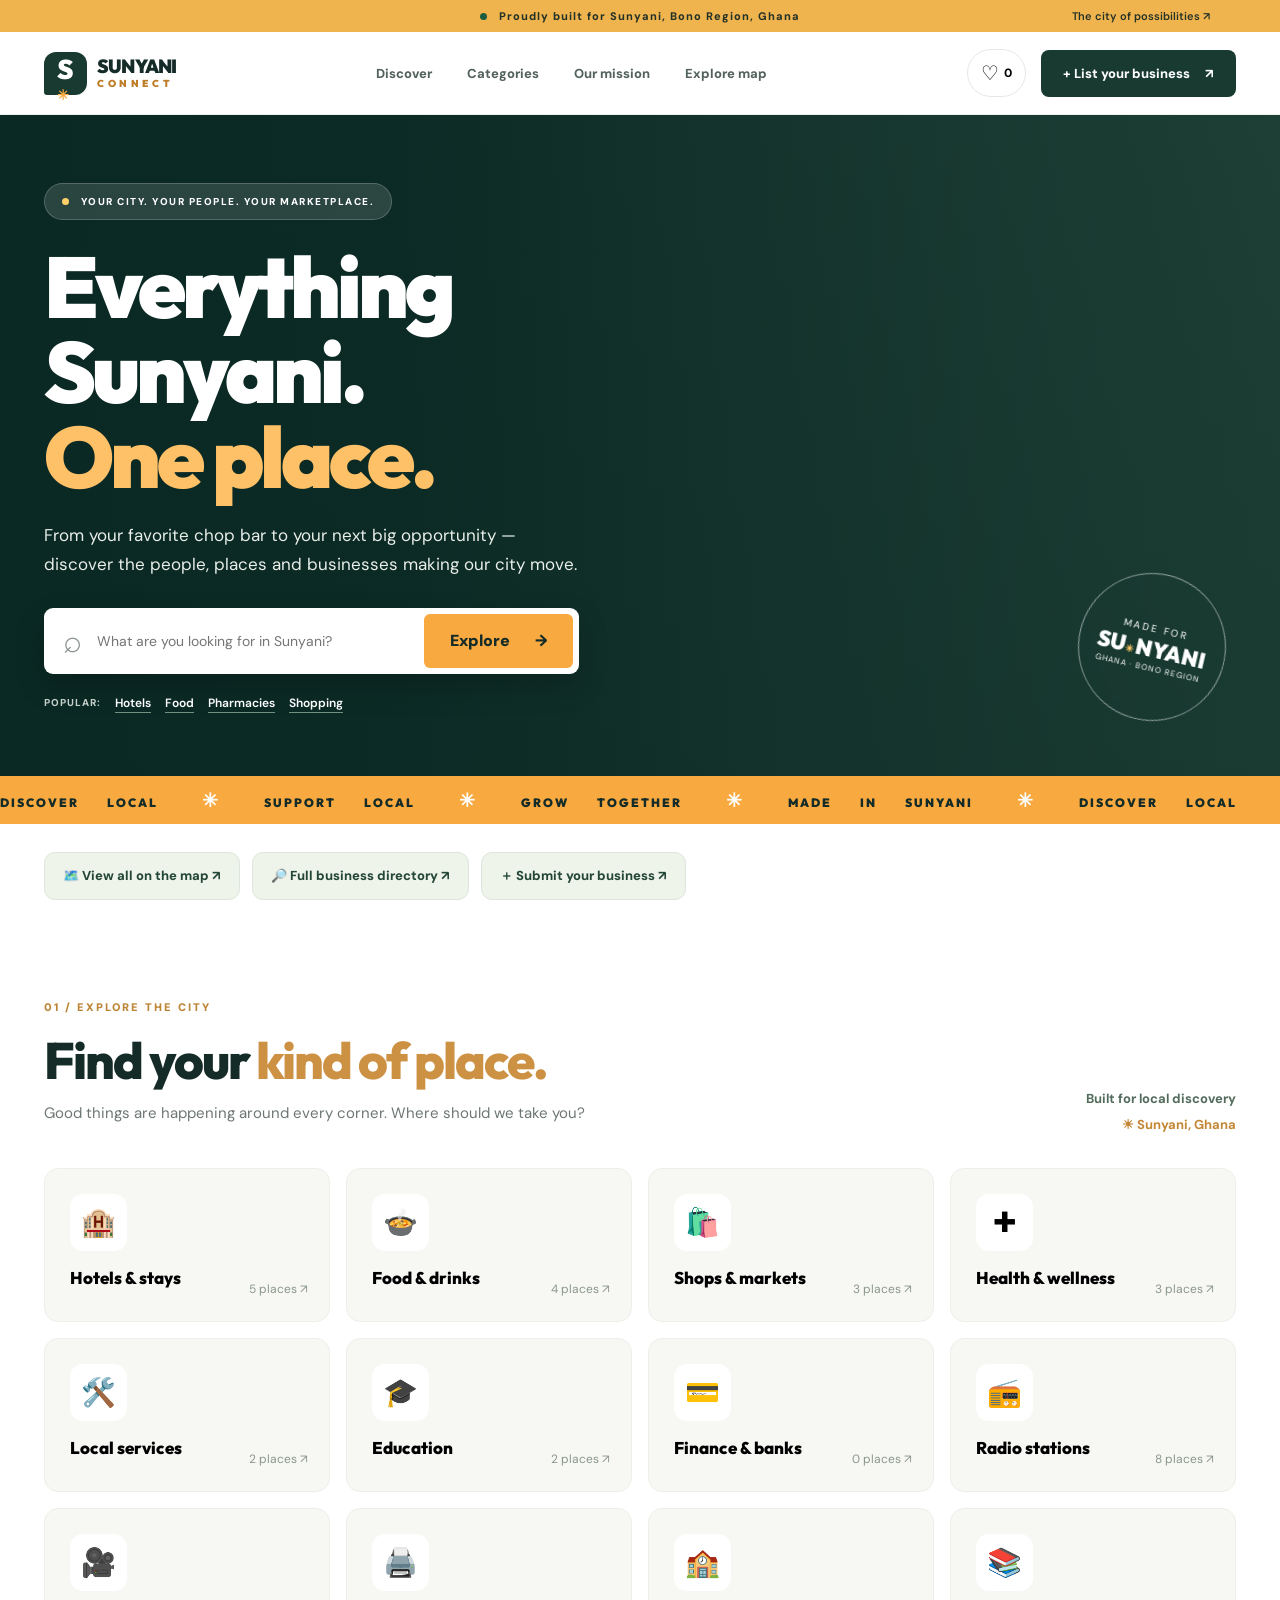
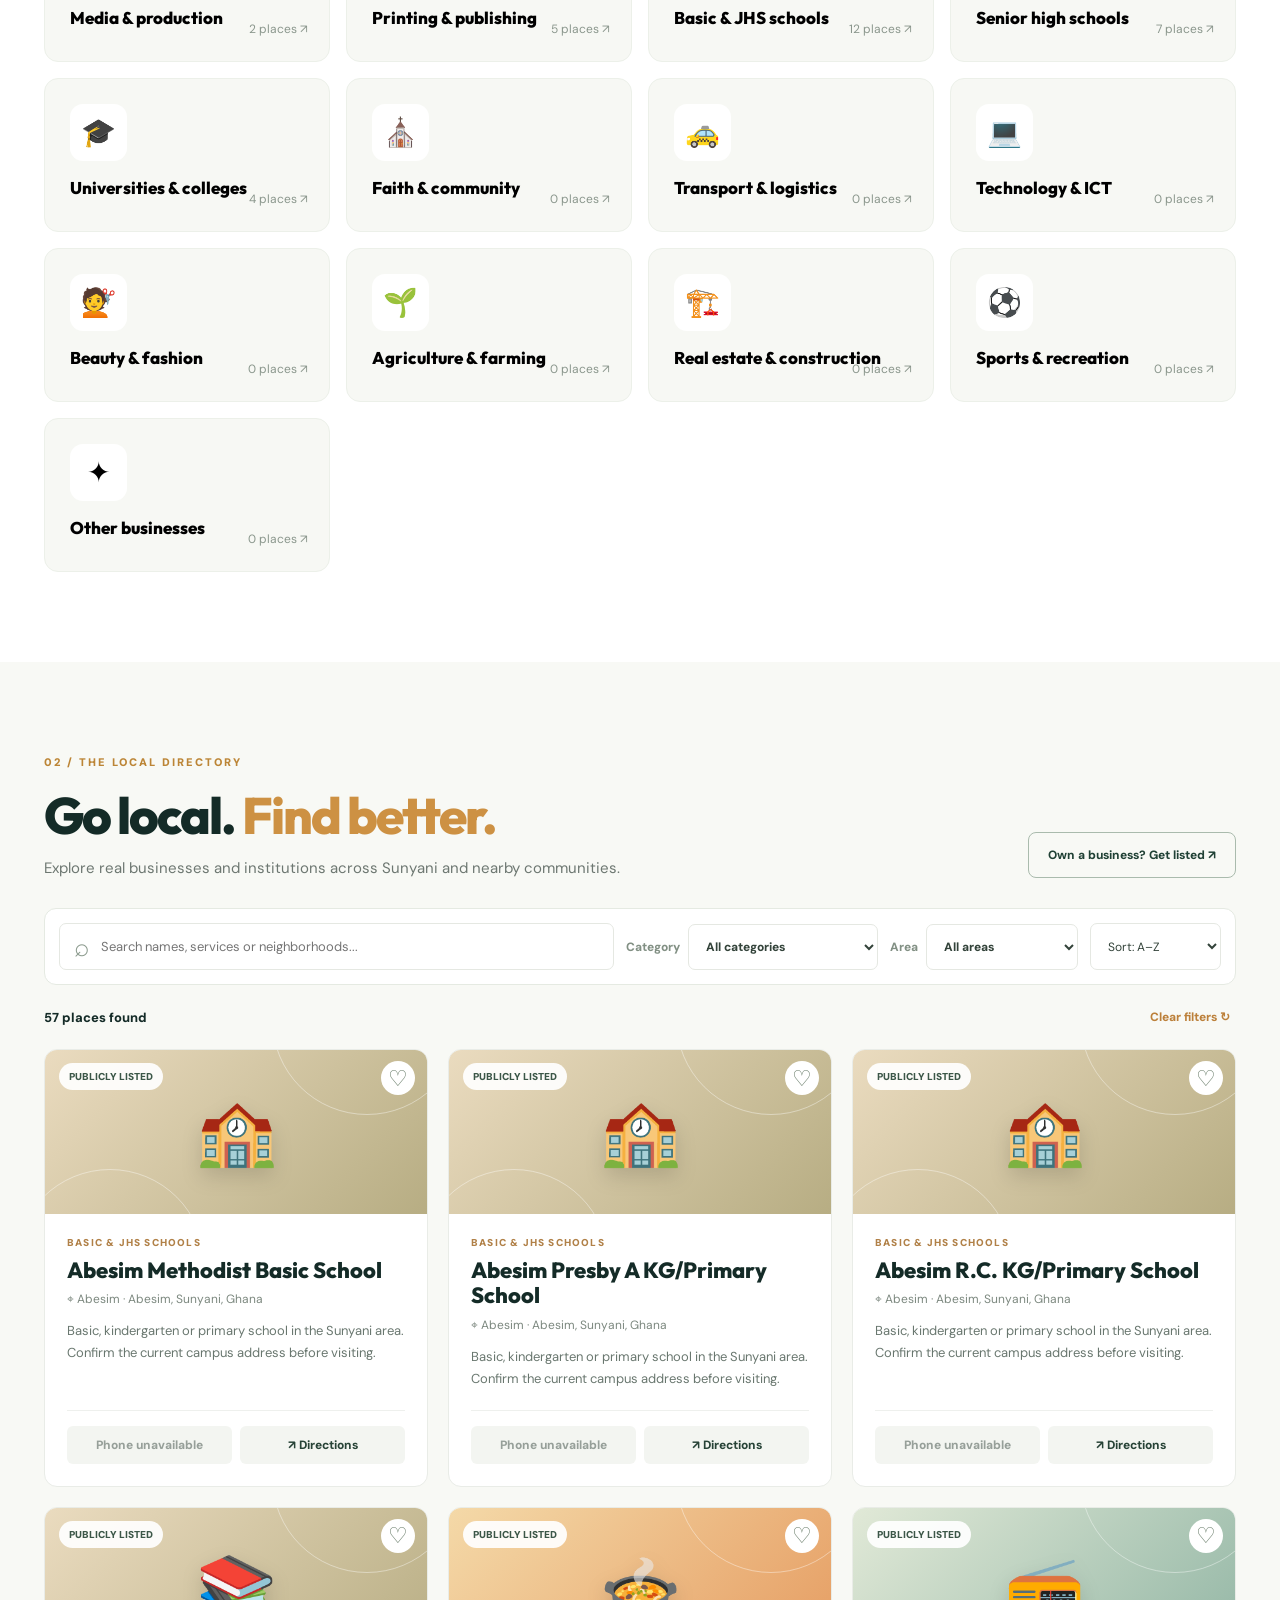
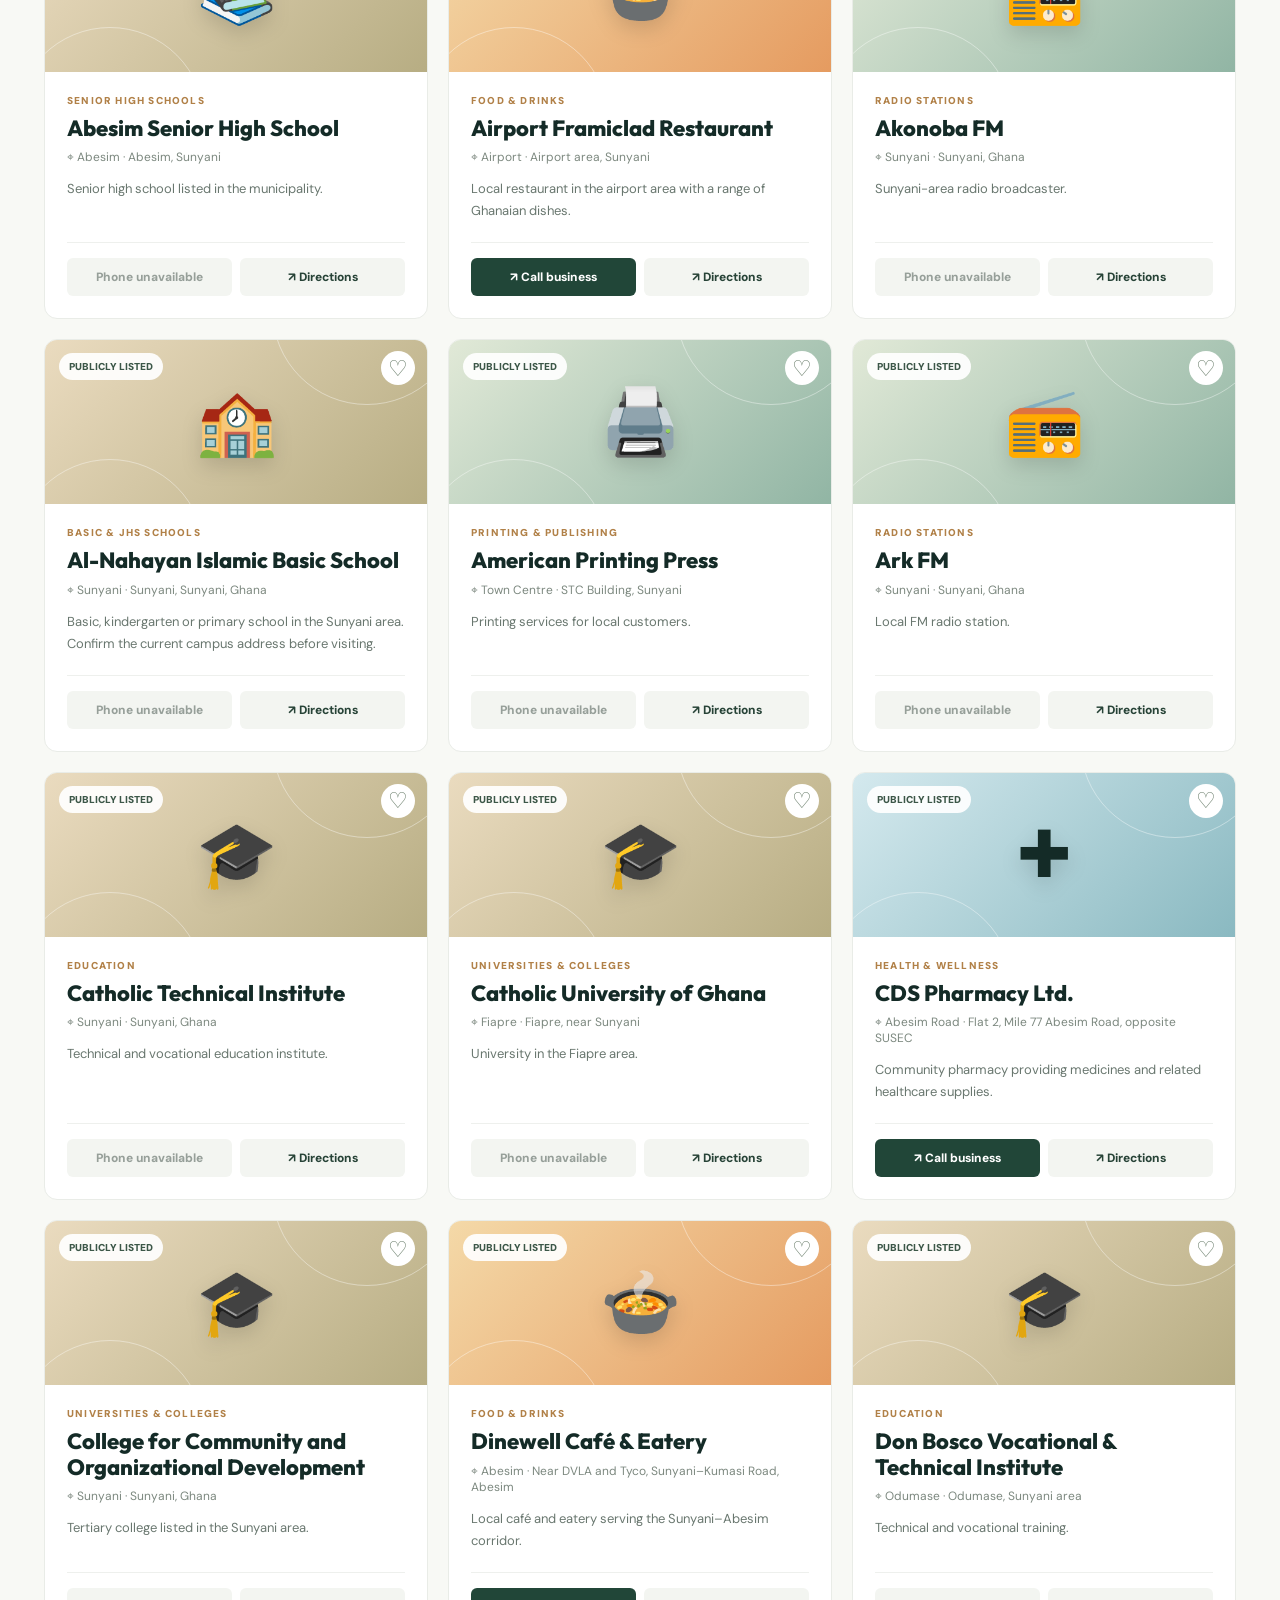
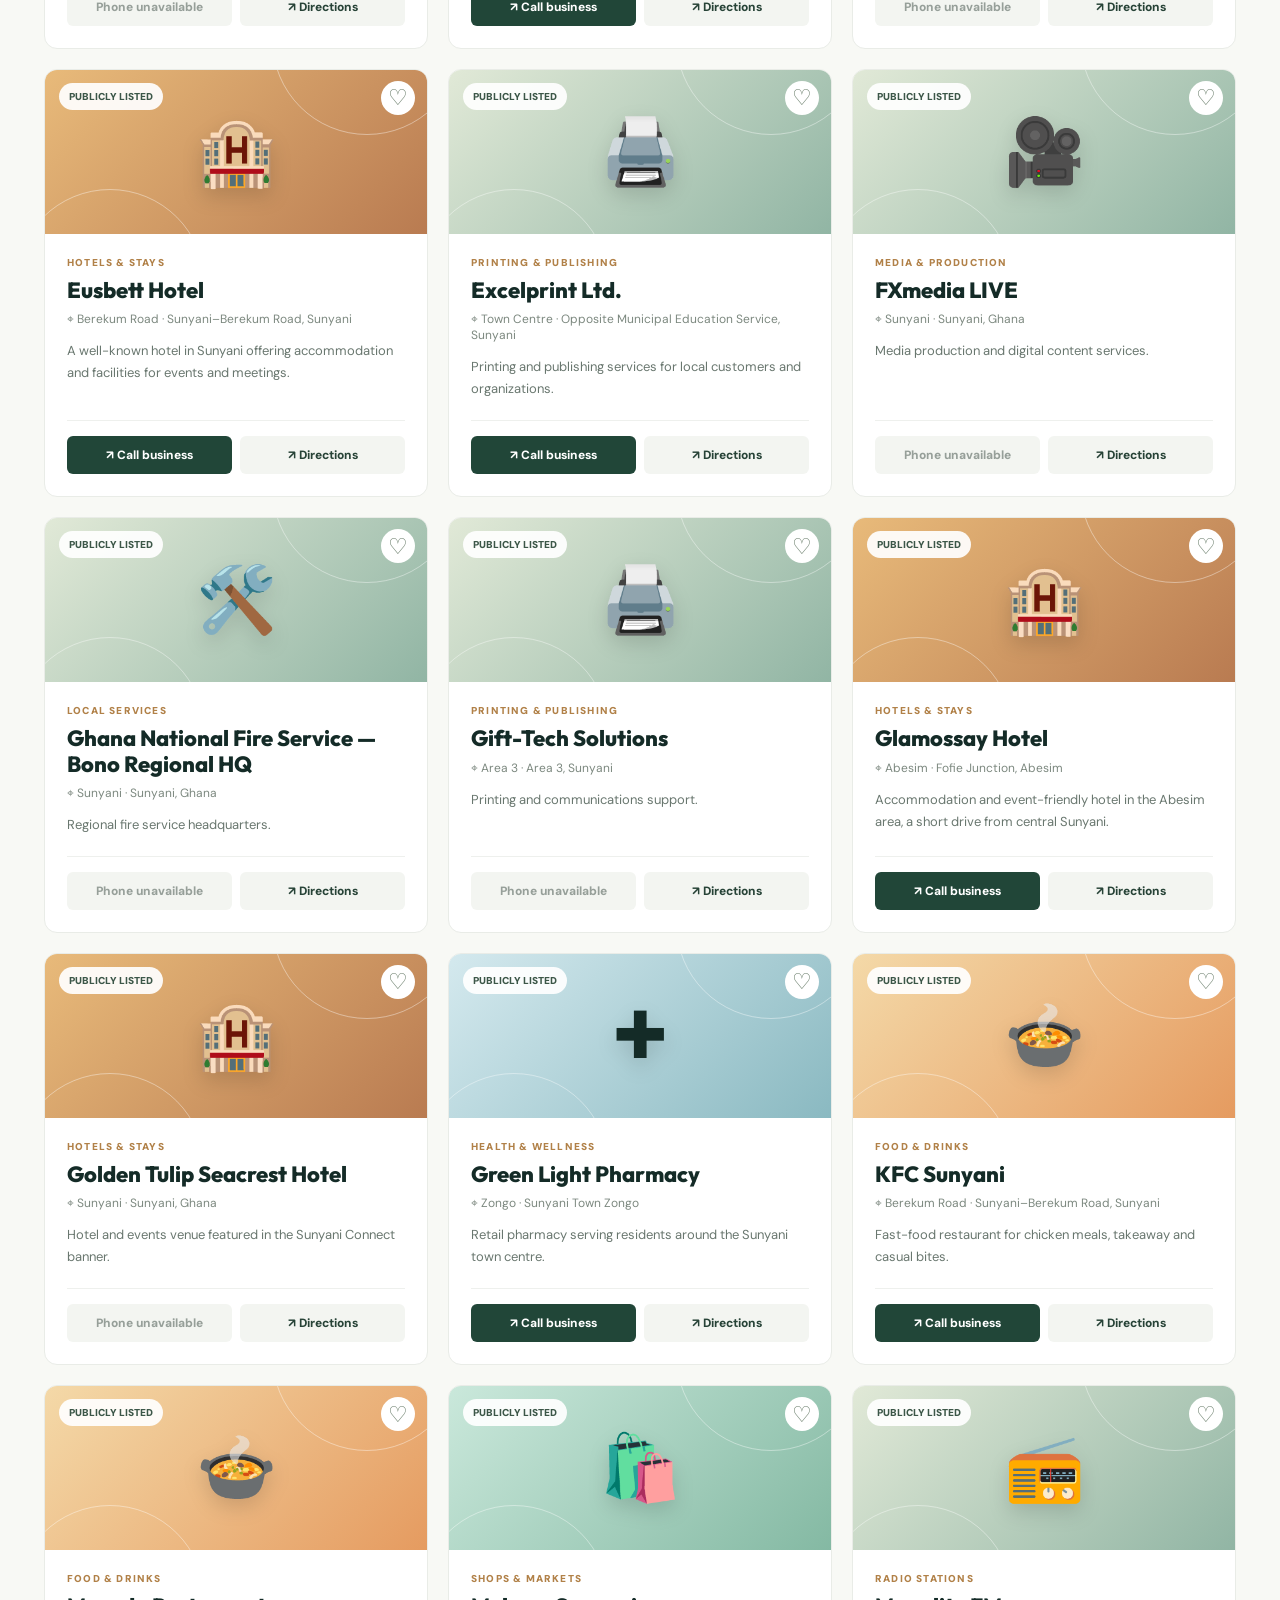
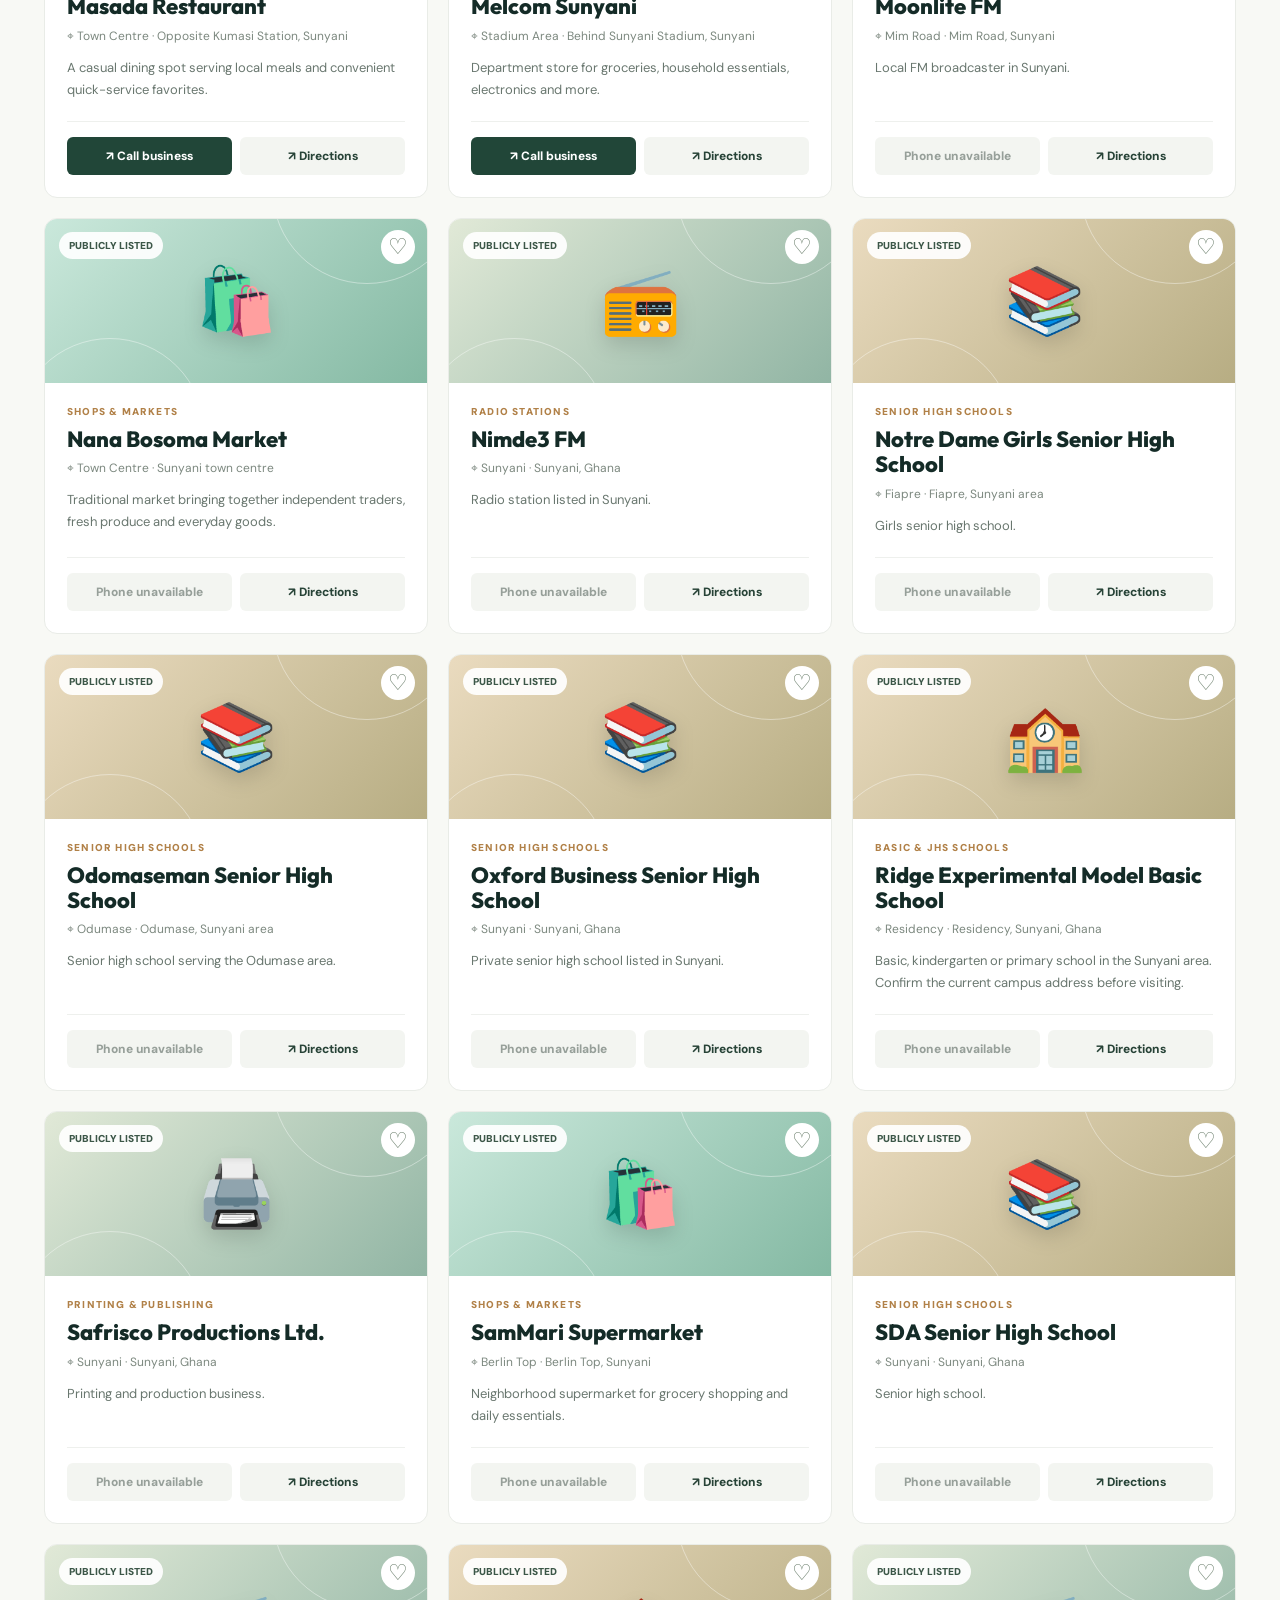
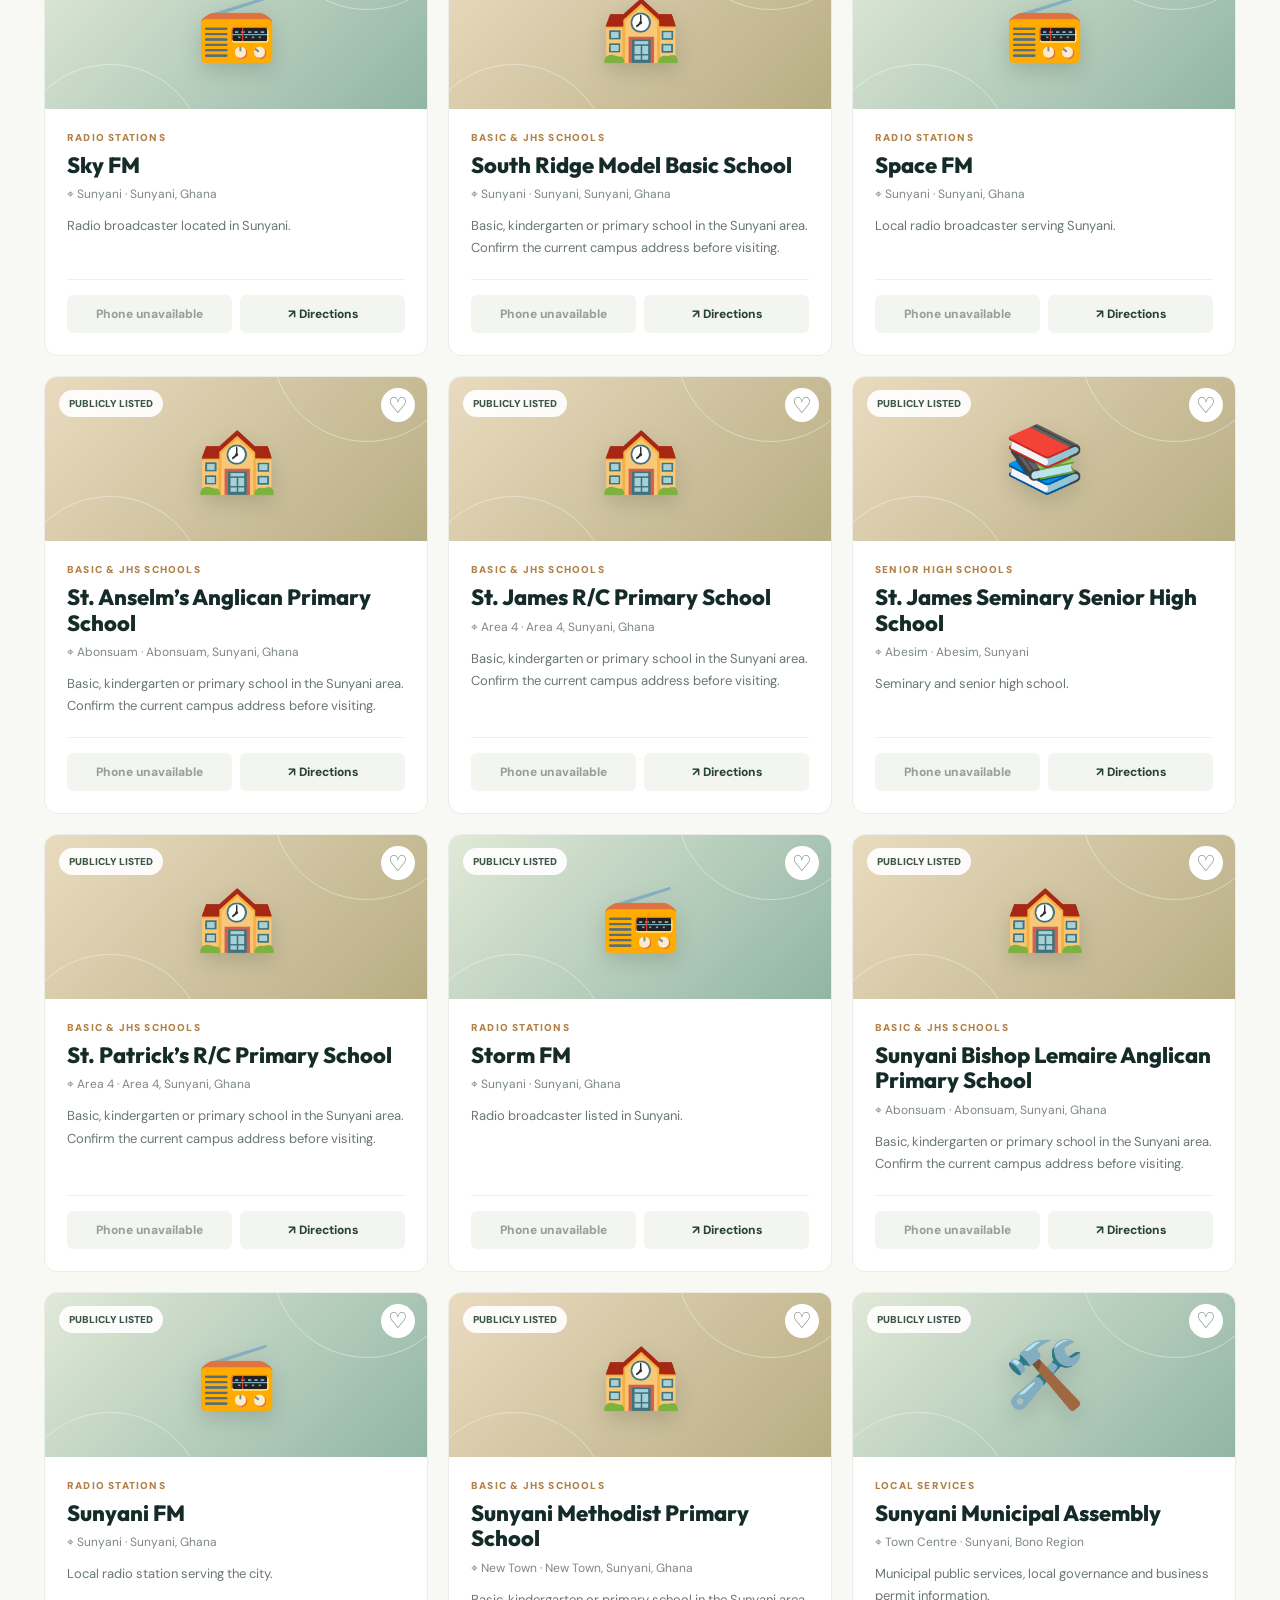
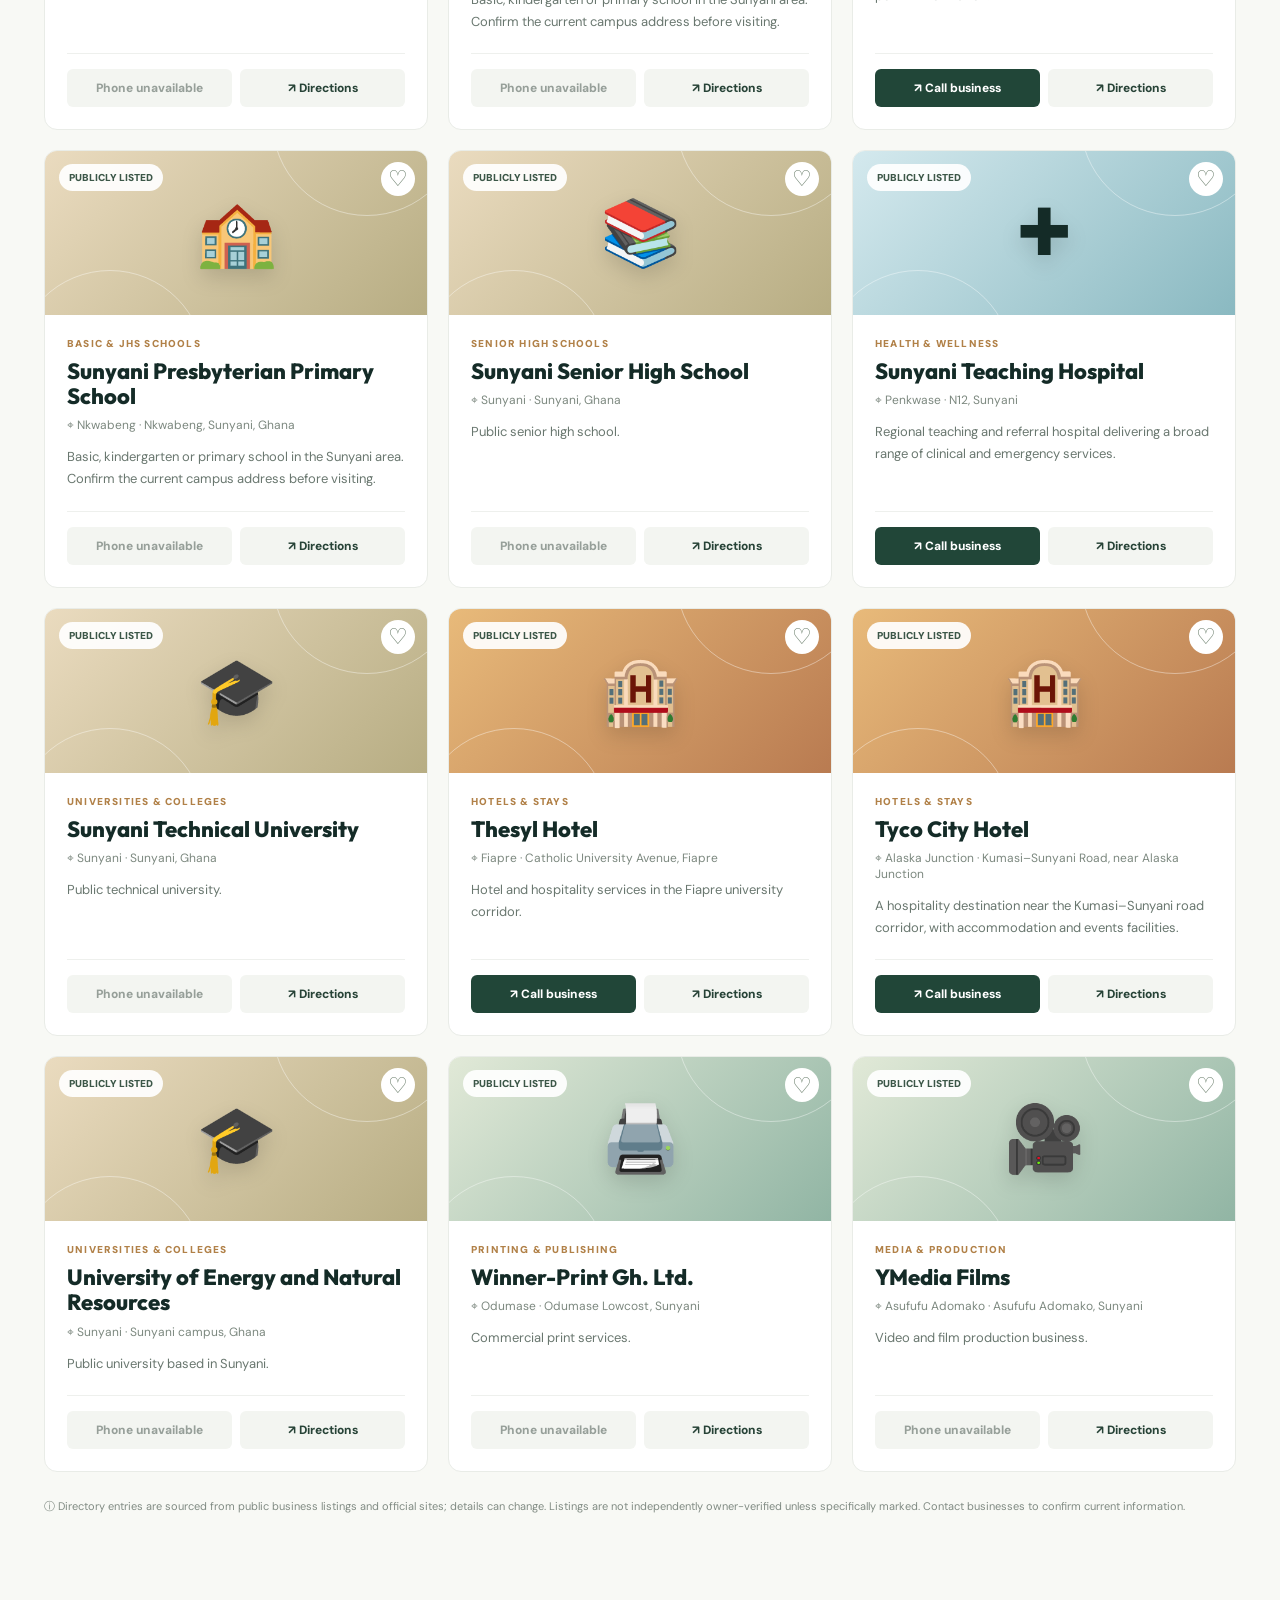
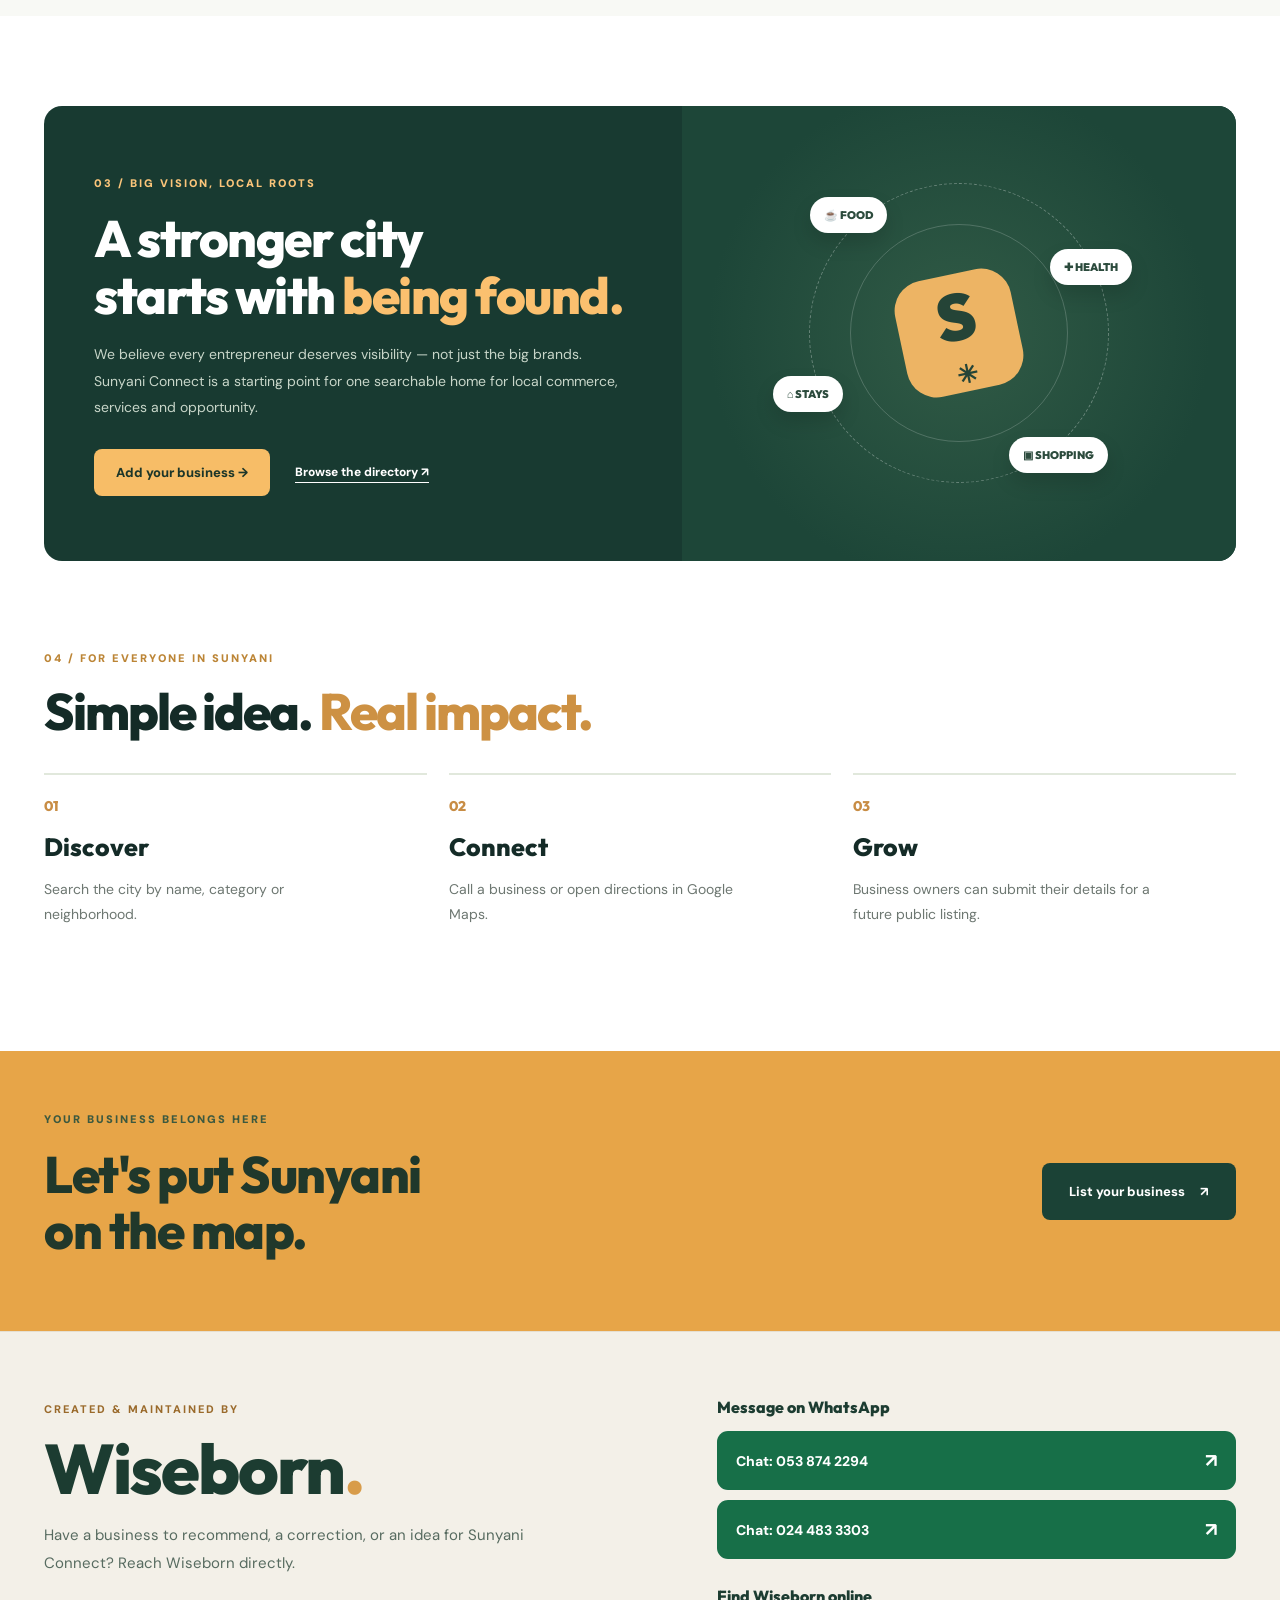
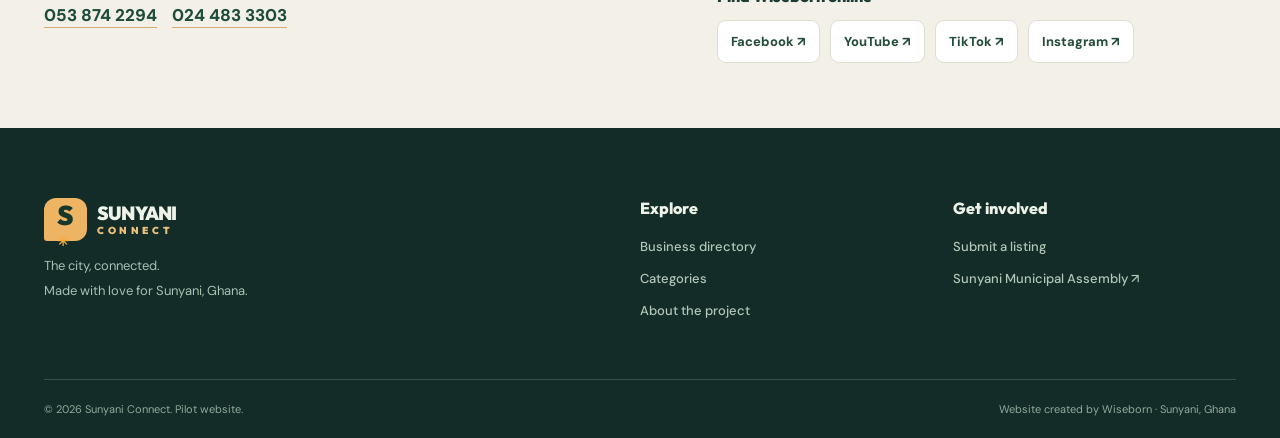
==== index.html @ 17ff5966 "Add files via upload" ====
<!doctype html>
<html lang="en">
<head>
<meta charset="utf-8"/><meta name="viewport" content="width=device-width, initial-scale=1"/>
<meta name="theme-color" content="#102a26"/><meta name="description" content="Sunyani Connect — discover local shops, restaurants, hotels, health services and independent businesses in Sunyani, Ghana."/>
<title>Sunyani Connect — The city, connected.</title>
<link rel="preconnect" href="https://fonts.googleapis.com"/><link rel="preconnect" href="https://fonts.gstatic.com" crossorigin/>
<link href="https://fonts.googleapis.com/css2?family=DM+Sans:wght@400;500;600;700&family=Outfit:wght@400;500;600;700;800;900&display=swap" rel="stylesheet"/>
<link rel="stylesheet" href="styles.css"/>
<script src="data.js" defer></script><script src="app.js" defer></script>
</head>
<body>
<div class="topbar"><span class="live-dot"></span> Proudly built for Sunyani, Bono Region, Ghana <span class="topbar-right">The city of possibilities <span aria-hidden="true">↗</span></span></div>
<header class="header" id="top"><div class="nav container">
<a class="logo" href="#top" aria-label="Sunyani Connect home"><span class="logo-mark">S<span>✳</span></span><span class="logo-text">SUNYANI<span>CONNECT</span></span></a>
<nav class="nav-links" aria-label="Main navigation"><a href="discover.html" target="_blank" rel="noopener noreferrer">Discover</a><a href="categories.html" target="_blank" rel="noopener noreferrer">Categories</a><a href="about.html" target="_blank" rel="noopener noreferrer">Our mission</a><a href="map.html" target="_blank" rel="noopener noreferrer">Explore map</a></nav>
<div class="nav-actions"><button class="icon-btn saved-trigger" id="savedToggle" title="Saved places" aria-label="Show saved places">♡ <span id="savedCount">0</span></button><button class="btn btn-dark" data-open-listing>+ List your business <span>↗</span></button></div>
<button class="mobile-menu" id="menuToggle" aria-label="Open navigation" aria-expanded="false">☰</button>
</div></header>
<main>
<section class="hero"><div class="hero-photo" role="img" aria-label="Facade of a hotel building in Sunyani, Ghana"></div><div class="hero-shade"></div>
<div class="container hero-inner"><div class="hero-copy"><div class="eyebrow"><span class="eyebrow-dot"></span> YOUR CITY. YOUR PEOPLE. YOUR MARKETPLACE.</div><h1>Everything<br/>Sunyani.<br/><em>One place.</em></h1><p>From your favorite chop bar to your next big opportunity — discover the people, places and businesses making our city move.</p>
<form class="hero-search" id="heroSearch"><label class="sr-only" for="mainSearch">Search businesses</label><span aria-hidden="true" class="search-symbol">⌕</span><input id="mainSearch" type="search" placeholder="What are you looking for in Sunyani?" autocomplete="off"/><button type="submit">Explore <span>→</span></button></form><div class="hero-suggestions">POPULAR: <button data-query="Hotel">Hotels</button><button data-query="Food">Food</button><button data-query="Pharmacy">Pharmacies</button><button data-query="Shopping">Shopping</button></div></div>
<div class="hero-stamp"><span>MADE FOR</span><strong>SU<span>✳</span>NYANI</strong><small>GHANA · BONO REGION</small></div></div></section>
<div class="ticker"><div class="ticker-track" aria-hidden="true">DISCOVER LOCAL <b>✳</b> SUPPORT LOCAL <b>✳</b> GROW TOGETHER <b>✳</b> MADE IN SUNYANI <b>✳</b> DISCOVER LOCAL <b>✳</b> SUPPORT LOCAL <b>✳</b> GROW TOGETHER <b>✳</b> MADE IN SUNYANI <b>✳</b></div></div>
<div class="page-quicklinks container"><a href="map.html" target="_blank" rel="noopener noreferrer">🗺️ View all on the map ↗</a><a href="discover.html" target="_blank" rel="noopener noreferrer">🔎 Full business directory ↗</a><a href="list.html" target="_blank" rel="noopener noreferrer">＋ Submit your business ↗</a></div>
<section class="intro container" id="categories"><div><span class="section-kicker">01 / EXPLORE THE CITY</span><h2>Find your <span>kind of place.</span></h2><p>Good things are happening around every corner. Where should we take you?</p></div><div class="intro-note">Built for local discovery<br/><span>☀ Sunyani, Ghana</span></div></section>
<section class="category-area container" aria-label="Business categories"><div class="category-grid" id="categoryGrid"></div></section>
<section class="discovery" id="discover"><div class="container"><div class="section-head"><div><span class="section-kicker">02 / THE LOCAL DIRECTORY</span><h2>Go local. <span>Find better.</span></h2><p>Explore real businesses and institutions across Sunyani and nearby communities.</p></div><button class="outline-btn" data-open-listing>Own a business? Get listed ↗</button></div>
<div class="toolbar"><div class="toolbar-input"><span aria-hidden="true">⌕</span><label class="sr-only" for="directorySearch">Search directory</label><input type="search" id="directorySearch" placeholder="Search names, services or neighborhoods..."/></div><label class="filter-label">Category <select id="categoryFilter"><option value="all">All categories</option></select></label><label class="filter-label">Area <select id="areaFilter"><option value="all">All areas</option></select></label><select id="sortSelect" aria-label="Sort listings"><option value="name">Sort: A–Z</option><option value="category">Sort: Category</option></select></div>
<div class="result-row"><span id="resultCount" aria-live="polite"></span><button id="clearFilters" class="clear-filter">Clear filters ↻</button></div>
<div class="business-grid" id="businessGrid"></div><div class="empty-state" id="emptyState" hidden><div>⌕</div><h3>No matches this time.</h3><p>Try another keyword, area or category.</p><button class="btn btn-dark" id="emptyReset">Reset search</button></div>
<p class="data-note">ⓘ Directory entries are sourced from public business listings and official sites; details can change. Listings are not independently owner-verified unless specifically marked. Contact businesses to confirm current information.</p></div></section>
<section class="feature container" id="about"><div class="feature-left"><span class="section-kicker light">03 / BIG VISION, LOCAL ROOTS</span><h2>A stronger city<br/>starts with <em>being found.</em></h2><p>We believe every entrepreneur deserves visibility — not just the big brands. Sunyani Connect is a starting point for one searchable home for local commerce, services and opportunity.</p><div class="feature-buttons"><button class="btn btn-cream" data-open-listing>Add your business →</button><a href="discover.html" target="_blank" rel="noopener noreferrer" class="feature-link">Browse the directory ↗</a></div></div><div class="feature-right"><div class="orbit"><div class="orbit-core">S<span>✳</span></div><span class="orbit-tag orbit-a">☕ FOOD</span><span class="orbit-tag orbit-b">✚ HEALTH</span><span class="orbit-tag orbit-c">▣ SHOPPING</span><span class="orbit-tag orbit-d">⌂ STAYS</span></div></div></section>
<section class="how container"><span class="section-kicker">04 / FOR EVERYONE IN SUNYANI</span><h2>Simple idea. <span>Real impact.</span></h2><div class="steps"><article><span>01</span><h3>Discover</h3><p>Search the city by name, category or neighborhood.</p></article><article><span>02</span><h3>Connect</h3><p>Call a business or open directions in Google Maps.</p></article><article><span>03</span><h3>Grow</h3><p>Business owners can submit their details for a future public listing.</p></article></div></section>
<section class="cta"><div class="container cta-inner"><div><span class="section-kicker light">YOUR BUSINESS BELONGS HERE</span><h2>Let's put Sunyani<br/>on the map.</h2></div><button class="btn btn-cream cta-button" data-open-listing>List your business <span>↗</span></button></div></section>
</main><section class="wise-contact" aria-label="Creator contact"><div class="container wise-contact-inner"><div class="wise-contact-intro"><span class="wise-eyebrow">CREATED & MAINTAINED BY</span><h2>Wiseborn<span class="wise-period">.</span></h2><p>Have a business to recommend, a correction, or an idea for Sunyani Connect? Reach Wiseborn directly.</p><div class="wise-phone-list"><a href="tel:+233538742294" aria-label="Call Wiseborn on 0538742294">053 874 2294</a><a href="tel:+233244833303" aria-label="Call Wiseborn on 0244833303">024 483 3303</a></div></div><div class="wise-contact-links"><h3>Message on WhatsApp</h3><a class="wise-wa" href="https://wa.me/233538742294?text=Hello%20Wiseborn%2C%20I%20found%20you%20through%20Sunyani%20Connect." target="_blank" rel="noopener noreferrer">Chat: 053 874 2294 <span>↗</span></a><a class="wise-wa" href="https://wa.me/233244833303?text=Hello%20Wiseborn%2C%20I%20found%20you%20through%20Sunyani%20Connect." target="_blank" rel="noopener noreferrer">Chat: 024 483 3303 <span>↗</span></a><h3 class="wise-follow">Find Wiseborn online</h3><div class="wise-social"><a href="https://www.facebook.com/profile.php?id=61581975580775" target="_blank" rel="noopener noreferrer">Facebook ↗</a><a href="https://www.youtube.com/@Genzdiaries108" target="_blank" rel="noopener noreferrer">YouTube ↗</a><a href="https://www.tiktok.com/@wise_media_gh" target="_blank" rel="noopener noreferrer">TikTok ↗</a><a href="https://www.instagram.com/wisedailyvlogs/" target="_blank" rel="noopener noreferrer">Instagram ↗</a></div></div></div></section><footer><div class="container footer-main"><div><a href="#top" class="logo footer-logo"><span class="logo-mark">S<span>✳</span></span><span class="logo-text">SUNYANI<span>CONNECT</span></span></a><p>The city, connected.<br/>Made with love for Sunyani, Ghana.</p></div><div><strong>Explore</strong><a href="discover.html" target="_blank" rel="noopener noreferrer">Business directory</a><a href="categories.html" target="_blank" rel="noopener noreferrer">Categories</a><a href="about.html" target="_blank" rel="noopener noreferrer">About the project</a></div><div><strong>Get involved</strong><button data-open-listing>Submit a listing</button><a href="https://www.sma.gov.gh/" target="_blank" rel="noopener noreferrer">Sunyani Municipal Assembly ↗</a></div></div><div class="footer-bottom container"><span>© <span id="year"></span> Sunyani Connect. Pilot website.</span><span>Website created by Wiseborn · Sunyani, Ghana</span></div></footer>
<div class="modal-backdrop" id="modalBackdrop" hidden><section class="modal" role="dialog" aria-modal="true" aria-labelledby="modalTitle"><button class="modal-close" id="closeModal" aria-label="Close dialog">×</button><span class="section-kicker">JOIN THE DIRECTORY</span><h2 id="modalTitle">Put your business<br/><span>on the map.</span></h2><p>Share your details. This pilot saves submissions on this browser only — a public submission system will require a backend and review process.</p><form id="listingForm"><label>Business name *<input name="name" required minlength="2" maxlength="90" placeholder="e.g. My Sunyani Business"/></label><div class="form-row"><label>Category *<select name="category" id="formCategory" required></select></label><label>Area / neighborhood *<input name="area" required maxlength="60" placeholder="e.g. Fiapre"/></label></div><label>What do you offer? *<textarea name="description" required minlength="12" maxlength="280" placeholder="Tell customers about your services"></textarea></label><div class="form-row"><label>Phone (optional)<input name="phone" type="tel" placeholder="e.g. +233 24 ..."/></label><label>Location / landmark<input name="location" maxlength="150" placeholder="e.g. Near the market"/></label></div><button class="btn btn-dark form-submit" type="submit">Save my listing locally →</button><p class="form-success" id="formSuccess" role="status" hidden>✓ Your listing is saved in this browser. This is a local demo submission; it is not yet published for others.</p></form></section></div>
</body></html>
---- styles.css ----
:root{--ink:#142b27;--green:#183a31;--orange:#f8a940;--cream:#f8f5ec;--muted:#6d7771;--line:#e5e8e2}*{box-sizing:border-box}html{scroll-behavior:smooth}body{margin:0;background:#fff;color:var(--ink);font-family:'DM Sans',sans-serif}button,input,select,textarea{font:inherit}button{cursor:pointer}a{text-decoration:none;color:inherit}.container{width:min(1230px,calc(100% - 88px));margin:auto}.sr-only{position:absolute;width:1px;height:1px;padding:0;margin:-1px;overflow:hidden;clip:rect(0,0,0,0);white-space:nowrap;border:0}.topbar{background:#f0b44e;color:#243127;text-align:center;padding:9px 44px;font-size:11px;font-weight:800;letter-spacing:1px;position:relative}.topbar-right{position:absolute;right:5.5%;font-weight:600;letter-spacing:0}.live-dot,.eyebrow-dot{display:inline-block;background:#1b5d3e;width:7px;height:7px;border-radius:50%;margin-right:8px}.header{position:sticky;top:0;z-index:15;background:rgba(255,255,255,.97);border-bottom:1px solid #ecefea;backdrop-filter:blur(12px)}.nav{height:82px;display:flex;align-items:center;justify-content:space-between;gap:24px}.logo{display:inline-flex;align-items:center;gap:10px;flex-shrink:0}.logo-mark{width:43px;height:43px;display:grid;place-items:center;border-radius:12px 12px 12px 3px;background:var(--green);color:#fff;font-family:Outfit;font-size:27px;font-weight:900;position:relative;letter-spacing:-4px;padding-right:6px}.logo-mark span{color:var(--orange);font-size:14px;letter-spacing:0;margin-left:1px}.logo-text{font:900 19px/1 Outfit;letter-spacing:-.8px;display:flex;flex-direction:column}.logo-text>span{letter-spacing:3.6px;color:#be7d29;font-size:10px;margin-top:3px}.nav-links,.nav-actions{display:flex;align-items:center;gap:35px}.nav-links a{font-size:13px;font-weight:800;color:#53625d}.nav-links a:hover{color:#cc8528}.nav-actions{gap:15px}.icon-btn{border:1px solid #e4e8e4;background:#fff;border-radius:50px;padding:10px 13px;font-size:20px;display:flex;align-items:center;gap:5px}.icon-btn span{font:800 12px DM Sans}.btn{border:0;border-radius:8px;padding:15px 22px;font-weight:800;font-size:13px;display:inline-flex;align-items:center;justify-content:center;gap:15px;transition:transform .2s}.btn:hover,.outline-btn:hover{transform:translateY(-2px)}.btn-dark{background:var(--green);color:#fff}.mobile-menu{display:none;border:0;background:transparent;font-size:24px}.hero{position:relative;min-height:655px;overflow:hidden;color:#fff;background:#1f4137}.hero-photo{position:absolute;inset:0;background-image:url('assets/golden-tulip-facade.png');background-size:cover;background-position:center 44%;filter:saturate(.96)}.hero-shade{position:absolute;inset:0;background:linear-gradient(90deg,rgba(10,40,35,.96) 0%,rgba(10,40,35,.89) 31%,rgba(10,40,35,.48) 63%,rgba(10,40,35,.08) 100%),linear-gradient(0deg,rgba(11,41,34,.2),transparent)}.hero-inner{position:relative;min-height:655px;display:flex;align-items:center;justify-content:space-between}.hero-copy{padding:68px 0 65px;max-width:750px}.eyebrow{display:inline-block;background:rgba(255,255,255,.13);border:1px solid rgba(255,255,255,.2);border-radius:20px;padding:11px 17px;font-size:10px;font-weight:800;letter-spacing:1.5px}.eyebrow-dot{background:#ffd067}.hero h1{font:900 clamp(58px,6.7vw,105px)/.99 Outfit,sans-serif;letter-spacing:-4px;margin:24px 0 22px}.hero h1 em{font-style:normal;color:#ffc168}.hero-copy>p{max-width:535px;color:#e9eee8;font-size:17px;line-height:1.7;margin:0 0 29px}.hero-search{height:66px;background:#fff;display:flex;align-items:center;max-width:640px;border-radius:9px;padding:6px;color:var(--ink);box-shadow:0 12px 30px #0003}.search-symbol{font-size:32px;line-height:1;padding:0 13px;color:#8b958e}.hero-search input{flex:1;min-width:50px;border:0;outline:0;font-size:14px}.hero-search button{height:54px;border:0;border-radius:6px;background:var(--orange);color:var(--ink);padding:0 26px;font-weight:900;display:flex;gap:25px;align-items:center}.hero-suggestions{display:flex;gap:14px;align-items:center;margin-top:21px;font-size:10px;color:#c4d0c9;letter-spacing:1px;font-weight:800}.hero-suggestions button{background:none;border:0;color:#fff;text-decoration:underline;text-decoration-color:#719183;text-underline-offset:5px;font-size:12px;padding:0;font-weight:600}.hero-stamp{border:1px solid #ffffff88;border-radius:50%;height:148px;width:148px;flex-shrink:0;display:flex;flex-direction:column;justify-content:center;align-items:center;transform:rotate(13deg);align-self:flex-end;margin-bottom:55px;margin-right:10px;backdrop-filter:blur(4px)}.hero-stamp span{font-size:10px;letter-spacing:2px}.hero-stamp strong{font:900 22px Outfit}.hero-stamp strong span{color:#ffca64}.hero-stamp small{font-size:8px;letter-spacing:1px}.ticker{height:48px;overflow:hidden;background:var(--orange);display:flex;align-items:center}.ticker-track{white-space:nowrap;word-spacing:24px;font:900 12px Outfit;letter-spacing:2px;width:max-content;animation:roll 35s linear infinite}.ticker b{font-size:19px;margin:0 16px;color:#fff}@keyframes roll{to{transform:translateX(-35%)}}.intro{padding:90px 0 30px;display:flex;justify-content:space-between;align-items:flex-end}.section-kicker{font-size:11px;color:#bc8536;font-weight:900;letter-spacing:2px}.intro h2,.section-head h2,.how h2{font:800 clamp(34px,4vw,54px)/1.08 Outfit;margin:17px 0 10px;letter-spacing:-2px}.intro h2 span,.section-head h2 span,.how h2 span,.modal h2 span{color:#cd9143}.intro p,.section-head p{color:var(--muted);font-size:15px}.intro-note{text-align:right;font:700 13px/2 DM Sans;color:#526b5c}.intro-note span{color:#c48634}.category-area{padding-bottom:90px}.category-grid{display:grid;grid-template-columns:repeat(4,1fr);gap:16px}.category-card{position:relative;text-align:left;background:#f7f8f4;border:1px solid #ecf0e9;border-radius:14px;padding:25px;min-height:154px;transition:.2s;display:flex;flex-direction:column;align-items:flex-start}.category-card:hover,.category-card.active{background:#fff3dc;border-color:#efc58c;transform:translateY(-3px)}.category-icon{font-size:28px;background:#fff;width:57px;height:57px;display:grid;place-items:center;border-radius:13px;margin-bottom:16px}.category-name{font:800 17px Outfit}.category-count{position:absolute;right:21px;bottom:24px;color:#8a968c;font-size:12px}.discovery{background:#f8f9f5;padding:88px 0 90px}.section-head{display:flex;justify-content:space-between;align-items:flex-end;gap:24px;margin-bottom:30px}.section-head p{margin-bottom:0}.outline-btn{border:1px solid #aabbad;background:transparent;color:#204135;border-radius:8px;padding:14px 19px;font-weight:800;font-size:12px;transition:.2s;white-space:nowrap}.toolbar{display:flex;gap:12px;align-items:stretch;background:#fff;padding:14px;border-radius:12px;border:1px solid #e5eae2}.toolbar-input{flex:1;display:flex;align-items:center;gap:11px;border:1px solid var(--line);border-radius:7px;padding:0 14px;min-width:150px}.toolbar-input span{font-size:26px;color:#8c9b8e}.toolbar-input input{border:0;outline:0;padding:14px 0;width:100%;font-size:13px}.filter-label{display:flex;align-items:center;gap:8px;font-size:12px;font-weight:800;color:#829084}.toolbar select{background:#fff;border:1px solid var(--line);border-radius:7px;padding:13px;max-width:190px;color:#33433a;font-size:12px}.result-row{display:flex;justify-content:space-between;align-items:center;padding:23px 0;font-size:13px;font-weight:800}.clear-filter{border:0;background:none;color:#bc803a;font-size:12px;font-weight:800}.business-grid{display:grid;grid-template-columns:repeat(3,1fr);gap:20px}.business-card{overflow:hidden;background:#fff;border:1px solid #e9ece7;border-radius:13px;display:flex;flex-direction:column;min-width:0;transition:.2s}.business-card:hover{transform:translateY(-4px);box-shadow:0 13px 28px #1d403017}.card-art{height:164px;position:relative;display:grid;place-items:center;overflow:hidden}.card-art .art-icon{font-size:65px;filter:drop-shadow(0 8px 10px #0002)}.art-hotel{background:linear-gradient(135deg,#e8ba7a,#b97b51)}.art-food{background:linear-gradient(135deg,#f4d9a8,#e59b60)}.art-shopping{background:linear-gradient(135deg,#cae8db,#84b9a3)}.art-health{background:linear-gradient(135deg,#d4e9ee,#8ab9c1)}.art-services{background:linear-gradient(135deg,#dedaf4,#b7aada)}.art-education{background:linear-gradient(135deg,#eadbbf,#b7ad83)}.card-art:before,.card-art:after{content:'';position:absolute;width:190px;height:190px;border:1px solid #ffffff66;border-radius:50%}.card-art:before{top:-125px;right:-35px}.card-art:after{bottom:-145px;left:-30px}.card-chip{position:absolute;top:13px;left:14px;background:#ffffffeb;border-radius:18px;padding:7px 10px;font-size:10px;font-weight:900;color:#3c5748}.fav-btn{position:absolute;top:11px;right:12px;background:#fff;border:0;width:34px;height:34px;border-radius:50%;font-size:22px;color:#697d6a;z-index:2}.fav-btn.on{color:#e37355}.card-body{padding:22px;display:flex;flex-direction:column;flex:1}.card-category{font-size:10px;font-weight:900;letter-spacing:1.2px;color:#b18148;text-transform:uppercase}.card-body h3{font:800 22px/1.15 Outfit;margin:9px 0 8px}.card-location{font-size:12px;color:#7c887f;margin:0 0 13px}.card-description{font-size:13px;line-height:1.7;color:#69776f;flex:1;margin:0 0 20px}.card-actions{display:flex;gap:8px;padding-top:15px;border-top:1px solid #eef0ed}.card-actions a,.card-actions span{font-size:12px;font-weight:800;border-radius:6px;padding:11px 14px;display:inline-flex;align-items:center;justify-content:center}.card-actions a:first-child{background:#214638;color:#fff;flex:1}.card-actions a:last-child{background:#f3f5f1;color:#274337;flex:1}.card-actions .disabled{background:#f3f5f1;color:#969f99;flex:1}.empty-state{text-align:center;padding:60px 20px;background:#fff;border-radius:12px}.empty-state[hidden]{display:none}.empty-state>div{font-size:50px}.empty-state h3{font:800 25px Outfit}.empty-state p{color:#718076}.data-note{font-size:11px;color:#808b83;margin-top:26px;line-height:1.6}.feature{margin-top:90px;margin-bottom:85px;border-radius:18px;background:var(--green);min-height:410px;color:#fff;display:grid;grid-template-columns:1.15fr 1fr;overflow:hidden}.feature-left{padding:65px 50px}.section-kicker.light{color:#fbc57a}.feature h2,.cta h2{font:800 clamp(34px,4vw,55px)/1.1 Outfit;letter-spacing:-1.5px;margin:18px 0}.feature h2 em{color:#fbc06f;font-style:normal}.feature p{max-width:550px;font-size:14px;color:#c8d6c9;line-height:1.9}.feature-buttons{display:flex;align-items:center;gap:25px;margin-top:28px}.btn-cream{background:#f7bd67;color:#1c3629}.feature-link{font-size:12px;font-weight:800;text-decoration:underline;text-underline-offset:6px}.feature-right{background:radial-gradient(circle at center,#315b46,#1d4638 70%);display:grid;place-items:center}.orbit{position:relative;width:300px;height:300px;border:1px dashed #ffffff50;border-radius:50%;display:grid;place-items:center}.orbit:before{content:'';position:absolute;inset:40px;border:1px solid #ffffff30;border-radius:50%}.orbit-core{width:118px;height:118px;border-radius:30px;display:grid;place-items:center;background:#edb464;color:#254437;font:900 65px Outfit;transform:rotate(-12deg)}.orbit-core span{font-size:25px}.orbit-tag{position:absolute;background:#fff;color:#2c4b3d;border-radius:30px;padding:11px 14px;font:900 11px Outfit;box-shadow:0 10px 20px #0002}.orbit-a{top:13px;left:0}.orbit-b{right:-24px;top:65px}.orbit-c{bottom:9px;right:0}.orbit-d{bottom:70px;left:-37px}.how{padding-bottom:110px}.how h2{margin-bottom:34px}.steps{display:grid;grid-template-columns:repeat(3,1fr);gap:22px}.steps article{border-top:2px solid #e1e8dc;padding-top:20px}.steps article span{font:800 14px Outfit;color:#c88d45}.steps h3{font:800 25px Outfit;margin:15px 0 5px}.steps p{color:var(--muted);font-size:14px;line-height:1.8;max-width:320px}.cta{background:#e7a548}.cta-inner{min-height:280px;display:flex;align-items:center;justify-content:space-between;gap:20px}.cta h2{color:#20382b}.cta .light{color:#3c593f}.cta-button{background:#1b4236;color:#fff;padding:20px 27px}footer{background:#132c27;color:#eef3e9}.footer-main{padding:70px 0 60px;display:grid;grid-template-columns:2fr 1fr 1fr;gap:30px}.footer-logo .logo-mark{background:#edb464;color:#17372c}.footer-logo .logo-text>span{color:#ecc17b}.footer-main p{font-size:13px;line-height:1.9;color:#a9c1b4}.footer-main>div:not(:first-child){display:flex;flex-direction:column;align-items:flex-start;gap:15px}.footer-main strong{font:800 16px Outfit;margin-bottom:5px}.footer-main a:not(.logo),.footer-main button{font:500 13px DM Sans;color:#b3c7b9;background:none;border:0;padding:0}.footer-bottom{border-top:1px solid #355147;display:flex;justify-content:space-between;padding:22px 0;color:#92aa9c;font-size:11px}.modal-backdrop{position:fixed;z-index:40;inset:0;background:#061f19bb;display:grid;place-items:center;padding:15px;overflow-y:auto}.modal-backdrop[hidden]{display:none}.modal{position:relative;background:#fff;border-radius:17px;max-width:660px;width:100%;padding:40px;max-height:95vh;overflow-y:auto}.modal-close{position:absolute;right:22px;top:16px;border:0;background:#f2f4ef;border-radius:50%;width:36px;height:36px;font-size:27px}.modal h2{font:800 42px/1 Outfit;letter-spacing:-1px;margin:15px 0}.modal>p{font-size:13px;line-height:1.6;color:#718076}.modal form{display:grid;gap:14px;margin-top:20px}.modal label{font-size:12px;font-weight:800;color:#3b5043;display:grid;gap:7px}.modal input,.modal select,.modal textarea{border:1px solid #d8e0d8;border-radius:7px;padding:13px;min-width:0;outline-color:#b98b4b;width:100%;font-size:13px}.modal textarea{min-height:84px;resize:vertical}.form-row{display:grid;grid-template-columns:1fr 1fr;gap:12px}.form-submit{width:100%;margin-top:7px}.form-success{background:#e8f5e9;color:#27593b;border-radius:8px;padding:13px;font-size:12px;line-height:1.6}@media(max-width:1000px){.nav-links{gap:14px}.business-grid{grid-template-columns:repeat(2,1fr)}.hero-stamp{display:none}.hero-shade{background:linear-gradient(90deg,#0b2924f2,#0b292499)}.toolbar{flex-wrap:wrap}.toolbar-input{flex-basis:100%}.category-grid{grid-template-columns:repeat(4,1fr)}}@media(max-width:700px){.container{width:min(100% - 36px,550px)}.topbar{font-size:9px;padding:9px 12px}.topbar-right{display:none}.nav{height:72px}.nav-links{display:none;position:absolute;top:72px;left:0;right:0;background:#fff;flex-direction:column;align-items:flex-start;padding:22px;box-shadow:0 12px 30px #0002}.nav-links.open{display:flex}.nav-actions .btn{padding:12px;font-size:11px}.nav-actions .btn span,.saved-trigger{display:none}.mobile-menu{display:block}.logo-text{font-size:16px}.logo-mark{width:39px;height:39px}.hero,.hero-inner{min-height:570px}.hero-copy{padding:64px 0}.hero h1{letter-spacing:-2.6px;font-size:clamp(55px,12vw,80px)}.hero-copy>p{font-size:14px}.hero-search{height:60px}.hero-search button{height:48px;padding:0 14px;gap:7px;font-size:12px}.hero-search input{font-size:12px}.hero-suggestions{gap:10px;flex-wrap:wrap}.intro{padding-top:65px;align-items:flex-start}.intro-note{display:none}.category-grid{grid-template-columns:repeat(2,1fr);gap:12px}.category-card{padding:17px;min-height:135px}.category-name{font-size:15px}.category-count{right:14px;bottom:17px}.category-area{padding-bottom:65px}.discovery{padding:65px 0}.section-head{align-items:flex-start;flex-direction:column}.business-grid{grid-template-columns:1fr}.toolbar{padding:10px}.toolbar .filter-label{flex:1;min-width:110px;display:block}.toolbar select{max-width:none;width:100%;margin-top:5px}.toolbar>select{flex:1}.feature{grid-template-columns:1fr;margin-top:60px;margin-bottom:60px}.feature-left{padding:44px 28px}.feature-right{min-height:280px}.orbit{transform:scale(.75)}.feature-buttons{flex-wrap:wrap}.steps{grid-template-columns:1fr}.how{padding-bottom:70px}.cta-inner{min-height:300px;flex-direction:column;align-items:flex-start;justify-content:center}.footer-main{grid-template-columns:1fr 1fr;gap:35px}.footer-main>div:first-child{grid-column:1/-1}.footer-bottom{gap:10px;flex-direction:column}.modal{padding:30px 20px}.form-row{grid-template-columns:1fr}}@media(prefers-reduced-motion:reduce){*,*:before,*:after{animation:none!important;scroll-behavior:auto!important;transition:none!important}}
/* v2 multipage enhancements */
.page-quicklinks{display:flex;flex-wrap:wrap;gap:12px;padding:28px 0 5px}.page-quicklinks a{display:inline-block;background:#eff4eb;border:1px solid #dce6dc;padding:14px 18px;border-radius:11px;color:#234637;font-weight:800;font-size:13px}.subnav{display:flex;gap:19px;align-items:center}.subnav a{font-size:13px;font-weight:700;color:#2b4a3a}.subpage{padding:46px 0 100px;min-height:70vh}.subpage h1{font:800 clamp(40px,6vw,76px)/1.05 Outfit;letter-spacing:-2px;margin:20px 0}.subpage h1 em{color:#d59a4d;font-style:normal}.back-link{font-size:13px;font-weight:800;color:#778a7f}.page-lead{font-size:17px;line-height:1.8;color:#708076;max-width:780px;margin:12px 0 36px}.subpage .category-grid{margin-top:25px}.subpage .business-grid{margin-top:8px}.business-card .card-art img{width:100%;height:100%;object-fit:cover;position:absolute;inset:0}.business-card .card-art .big-emoji{font-size:68px}.business-card .card-art img + .card-chip{z-index:1}.source-link{font-size:11px;color:#768778;margin-top:13px}.mission-grid{display:grid;grid-template-columns:repeat(3,1fr);gap:20px;margin:45px 0}.mission-grid article,.listing-panel{background:#f3f6f1;border-radius:16px;padding:30px}.mission-grid span{font-weight:800;color:#c78f4b;font-size:12px}.mission-grid h2{font:800 27px Outfit}.mission-grid p{font-size:14px;line-height:1.8;color:#617468}.listing-panel{display:grid;grid-template-columns:1.7fr 1fr;gap:35px}.listing-form{display:grid;gap:20px}.listing-form label{display:grid;gap:9px;font-size:13px;font-weight:800}.listing-form input,.listing-form textarea,.listing-form select,.map-sidebar input,.map-sidebar select{padding:15px;border:1px solid #d8e1d8;border-radius:8px;width:100%;font:inherit;background:white}.listing-form textarea{min-height:110px}.listing-aside{padding:22px;background:#fff;border-radius:12px;align-self:start}.listing-aside p{line-height:1.8;color:#627367;font-size:13px}.map-layout{display:grid;grid-template-columns:340px 1fr;gap:20px;min-height:620px}.map-sidebar{border:1px solid #dbe4d9;border-radius:14px;padding:14px;display:flex;flex-direction:column;gap:10px;min-height:620px}.map-sidebar p{font-size:12px;color:#819080}.map-places{overflow-y:auto;max-height:540px;display:grid;align-content:start;gap:7px}.map-place{text-align:left;border:1px solid #e1e8dd;background:#f8faf7;border-radius:8px;padding:12px;cursor:pointer}.map-place strong,.map-place small{display:block}.map-place small{font-size:11px;color:#738478;margin-top:5px}.map-place.selected,.map-place:hover{background:#e1efe2;border-color:#799e82}.map-view{border:1px solid #dbe4d9;border-radius:14px;overflow:hidden;display:flex;flex-direction:column}.map-title{padding:17px 20px;font-weight:800;background:#eff4eb}.map-view iframe{width:100%;border:0;flex:1;min-height:450px}.map-actions{display:flex;align-items:center;justify-content:space-between;padding:16px 20px;gap:20px}.map-actions a{font-weight:800;color:#1c5945}.map-actions small{color:#7b857e}.art-services{background:linear-gradient(135deg,#e1e9d7,#91b5a4)}@media(max-width:1000px){.subnav{gap:9px}.map-layout{grid-template-columns:280px 1fr}}@media(max-width:700px){.subnav{display:none}.subpage{padding-top:28px}.mission-grid,.listing-panel,.map-layout{grid-template-columns:1fr}.map-layout{min-height:0}.map-sidebar{min-height:0}.map-places{max-height:280px}.map-view iframe{min-height:380px}.map-actions{flex-direction:column;align-items:flex-start}.page-quicklinks{padding-top:20px}}

/* V3: mobile-first creator details and intentional spacing */
*,*::before,*::after{box-sizing:border-box}
html{-webkit-text-size-adjust:100%}
body{overflow-x:hidden}
a,button,input,select,textarea{-webkit-tap-highlight-color:transparent}
a:focus-visible,button:focus-visible,input:focus-visible,select:focus-visible,textarea:focus-visible{outline:3px solid #d9953b;outline-offset:3px}
.wise-contact{background:#f3f0e8;border-top:1px solid #e5dfd1;color:#1c3c31}
.wise-contact-inner{padding:65px 0;display:grid;grid-template-columns:minmax(0,1.15fr) minmax(0,1fr);gap:clamp(25px,6vw,100px)}
.wise-eyebrow{font-size:11px;letter-spacing:2px;font-weight:800;color:#9a6a2b}
.wise-contact h2{font:800 clamp(40px,6vw,70px)/1.1 Outfit,sans-serif;letter-spacing:-2px;margin:12px 0}
.wise-period{color:#d89c4a}
.wise-contact p{max-width:500px;line-height:1.85;color:#576b60;font-size:15px}
.wise-phone-list{display:flex;flex-wrap:wrap;gap:15px;margin-top:26px}
.wise-phone-list a{color:#1d4d3a;font-weight:800;font-size:17px;text-decoration:underline;text-decoration-color:#d4aa78;text-underline-offset:6px}
.wise-contact-links h3{font:800 16px Outfit,sans-serif;margin:0 0 14px}
.wise-wa{display:flex;align-items:center;justify-content:space-between;gap:12px;background:#176f48;color:#fff;border-radius:11px;padding:17px 19px;margin:10px 0;font-size:14px;font-weight:800;transition:background .2s}
.wise-wa:hover{background:#0f5939}
.wise-wa span{font-size:19px}
.wise-follow{margin-top:27px!important}
.wise-social{display:flex;gap:10px;flex-wrap:wrap}
.wise-social a{display:inline-flex;min-height:43px;align-items:center;background:#fff;border:1px solid #deded3;border-radius:9px;color:#254c3b;padding:10px 13px;font-size:13px;font-weight:750}
.wise-social a:hover{border-color:#cda46e;background:#fffaf1}
@media(max-width:850px){.wise-contact-inner{grid-template-columns:1fr}.wise-contact p{max-width:65ch}}
@media(max-width:700px){.wise-contact-inner{padding:43px 0;gap:29px}.wise-contact h2{font-size:48px}.wise-contact p{font-size:14px}.wise-wa{min-height:53px}.wise-social{display:grid;grid-template-columns:repeat(2,minmax(0,1fr))}.wise-social a{justify-content:center}.header .nav{min-width:0}.header .subnav{display:flex;order:3;flex:0 0 100%;overflow-x:auto;gap:16px;white-space:nowrap;padding:9px 0 13px;scrollbar-width:thin}.header .subnav a{flex:0 0 auto;font-size:12px}.header:has(.subnav) .nav{height:auto;min-height:80px;flex-wrap:wrap;padding-top:12px;gap:5px 10px}.header:has(.subnav) .btn{font-size:11px;padding:10px 12px}.header:has(.subnav) .logo-text{font-size:14px}.subpage h1{font-size:clamp(37px,10vw,58px);letter-spacing:-1.5px}.page-lead{font-size:15px}.toolbar{gap:8px}.toolbar select{min-width:0}.category-card{min-width:0}.footer-main{gap:28px}}
@media(max-width:370px){.header:has(.subnav) .logo-mark{width:31px;height:31px}.header:has(.subnav) .logo-text{font-size:12px}.header:has(.subnav) .btn{font-size:10px;padding:9px}.wise-phone-list{flex-direction:column;align-items:flex-start}.wise-social{grid-template-columns:1fr 1fr}}
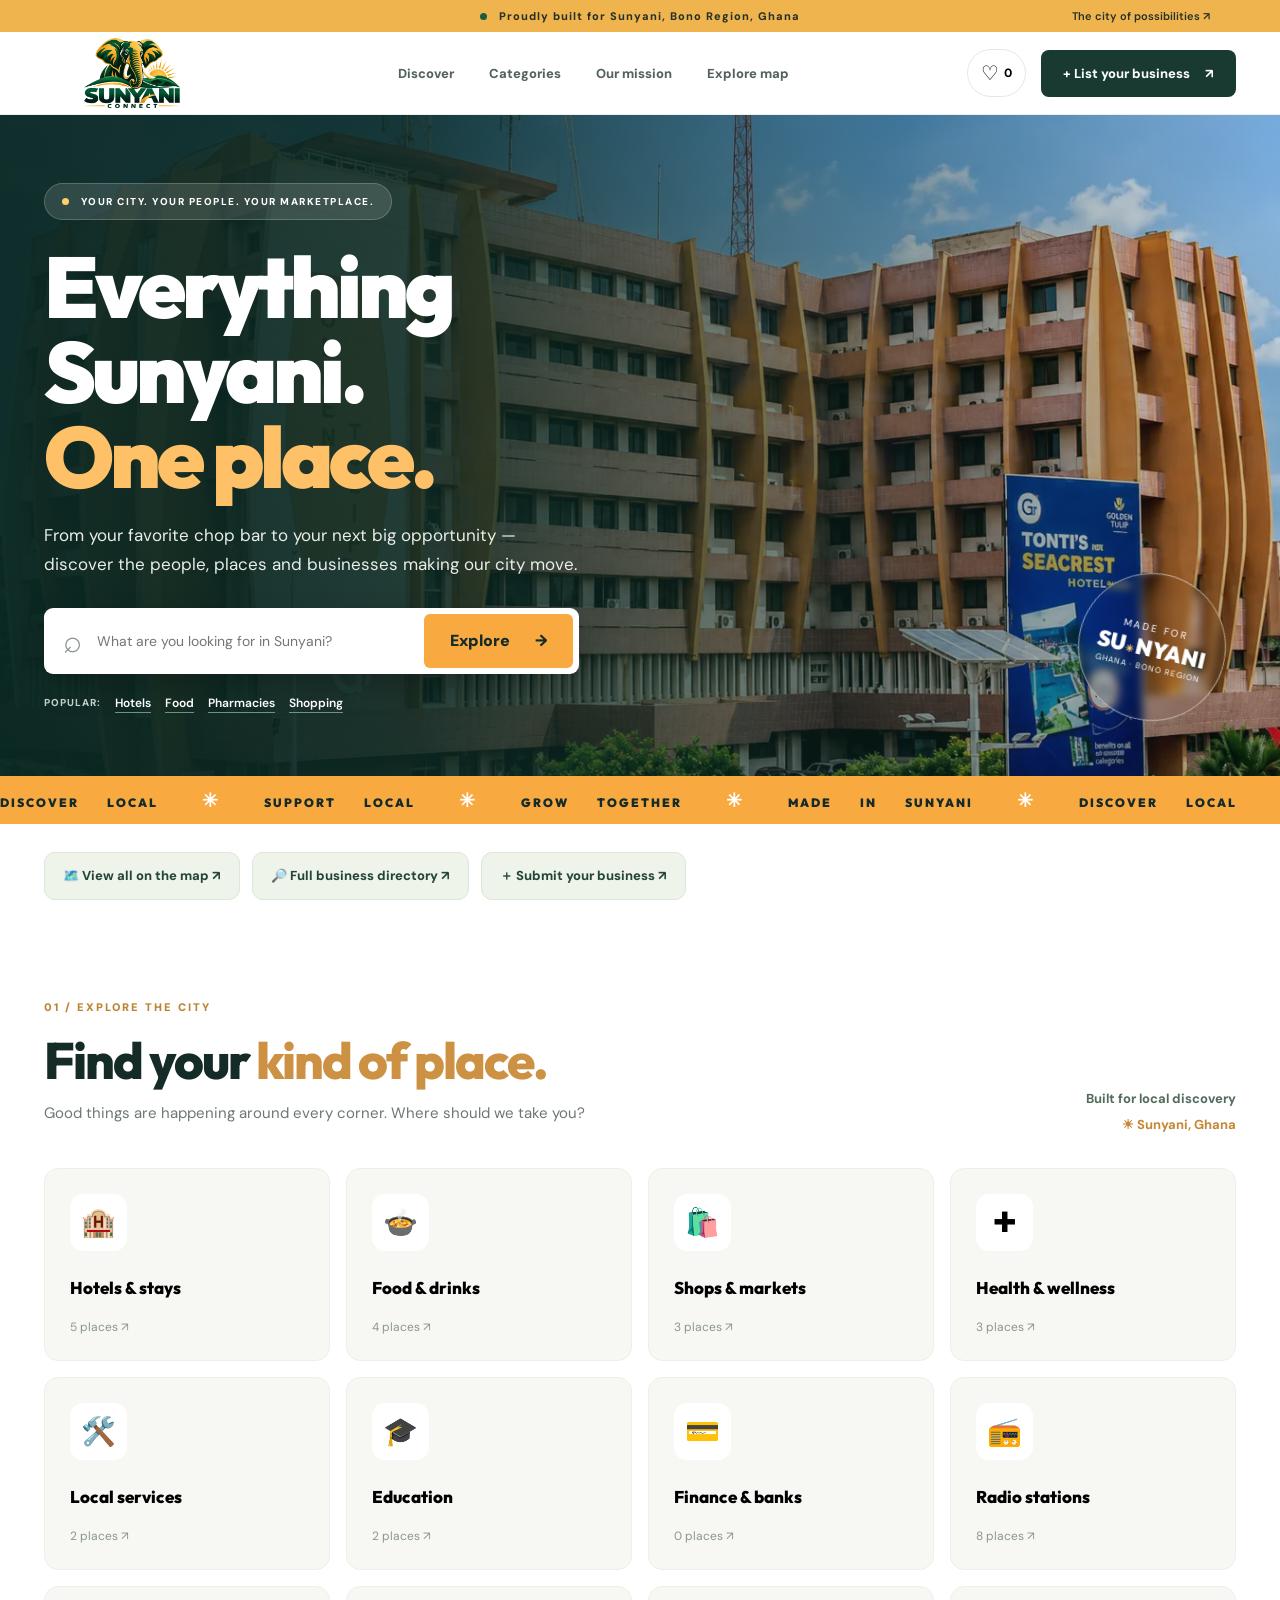
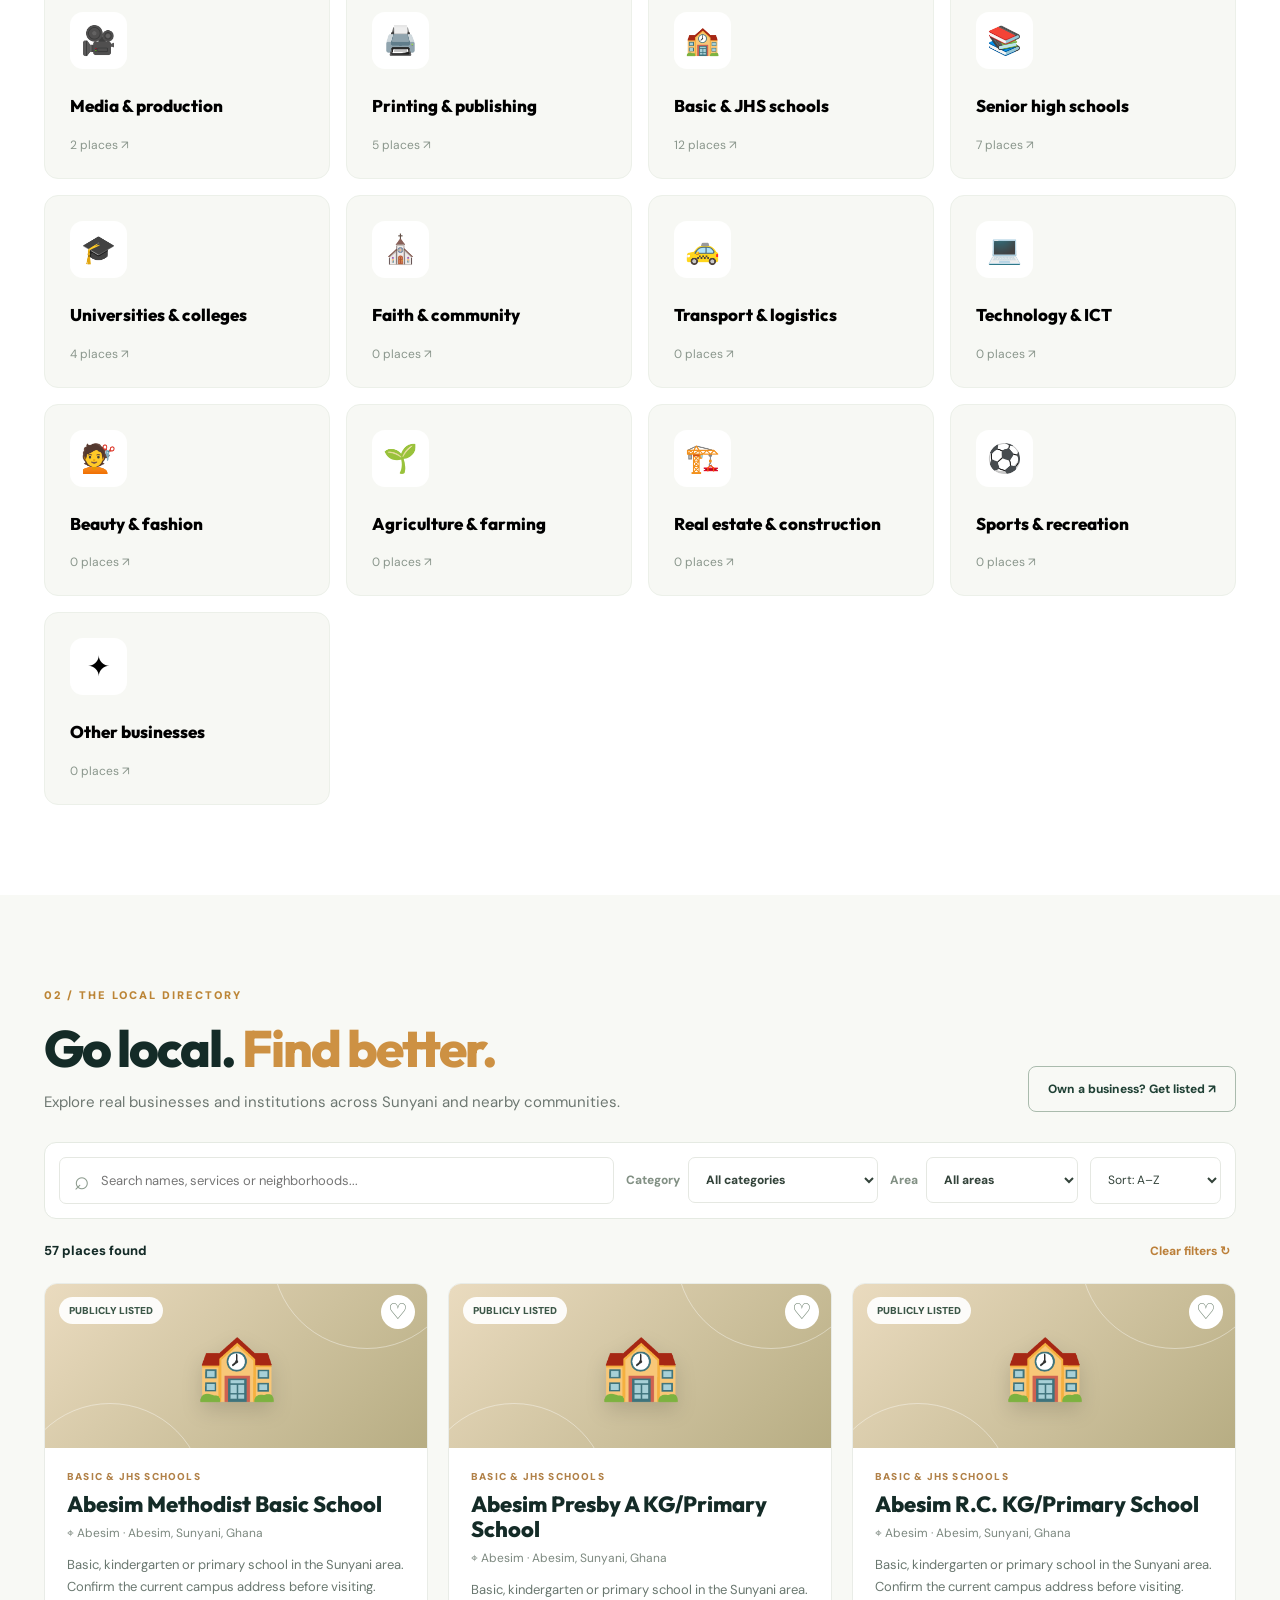
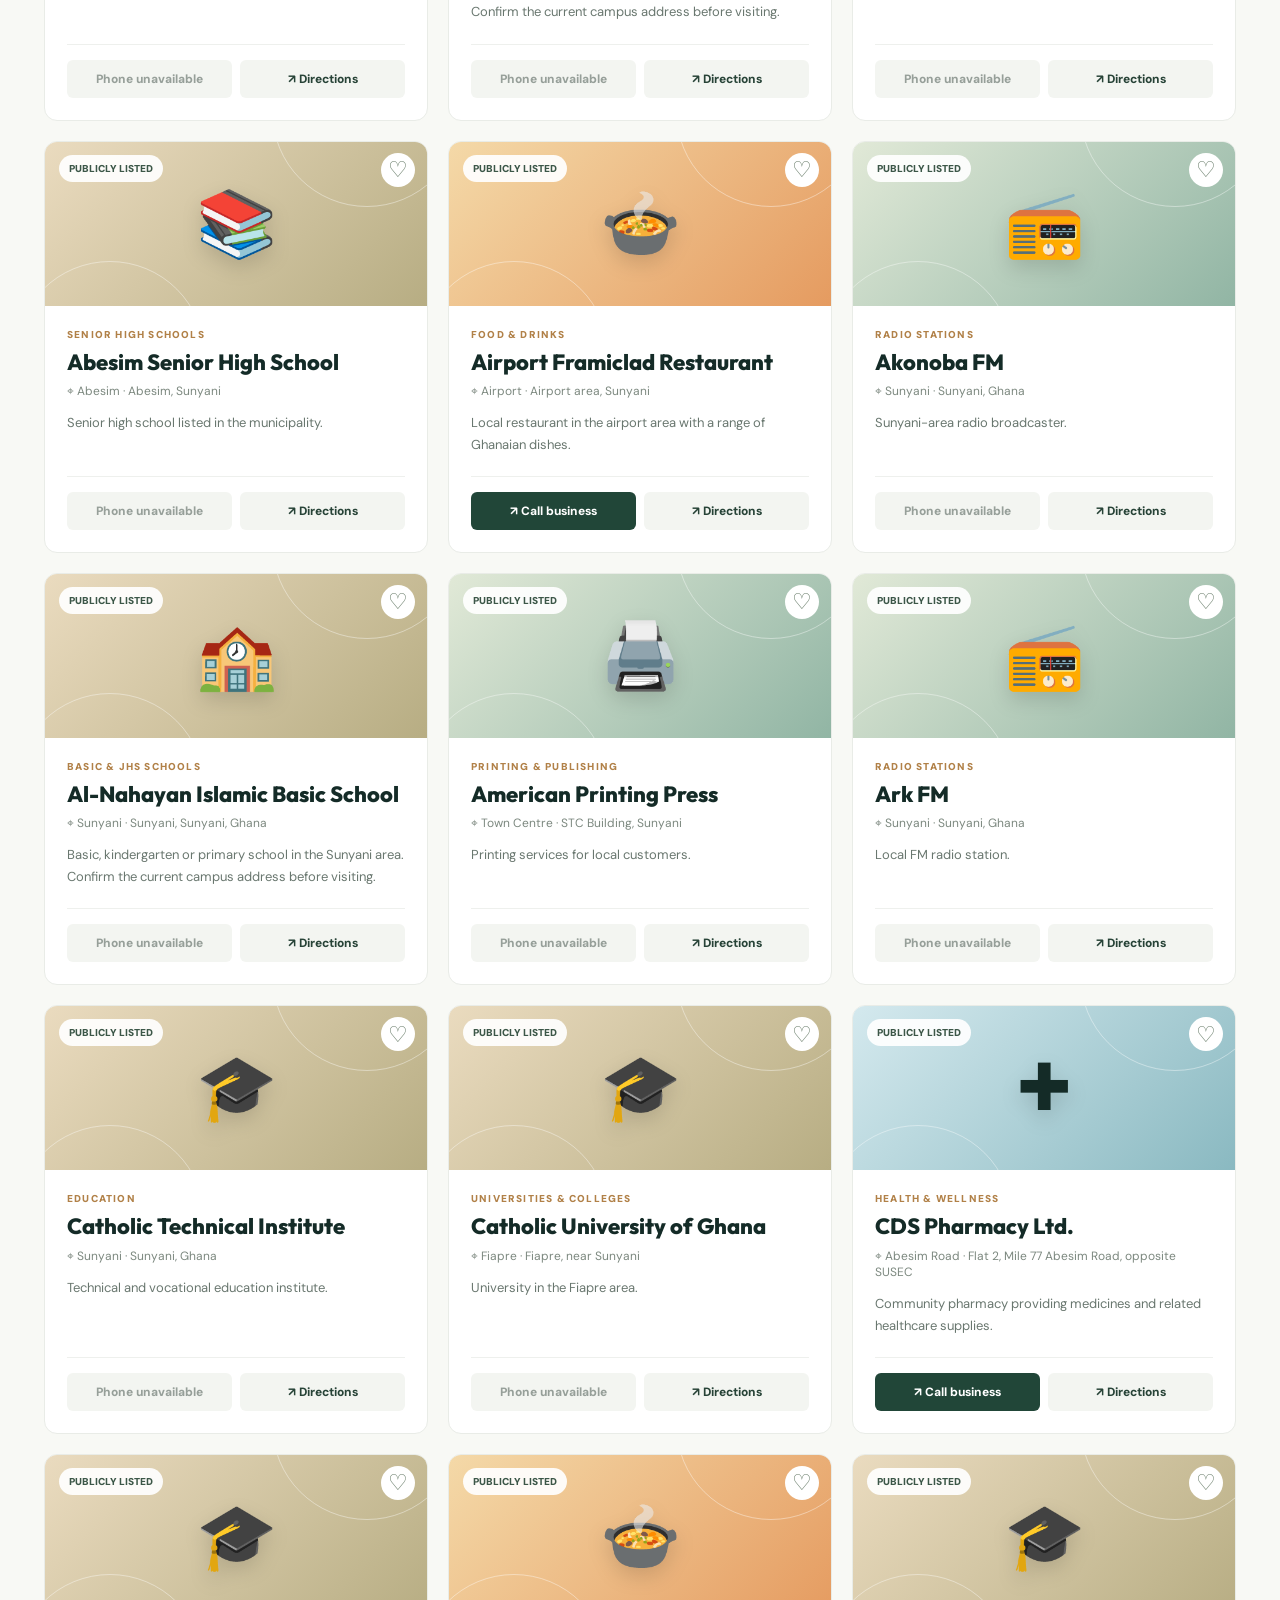
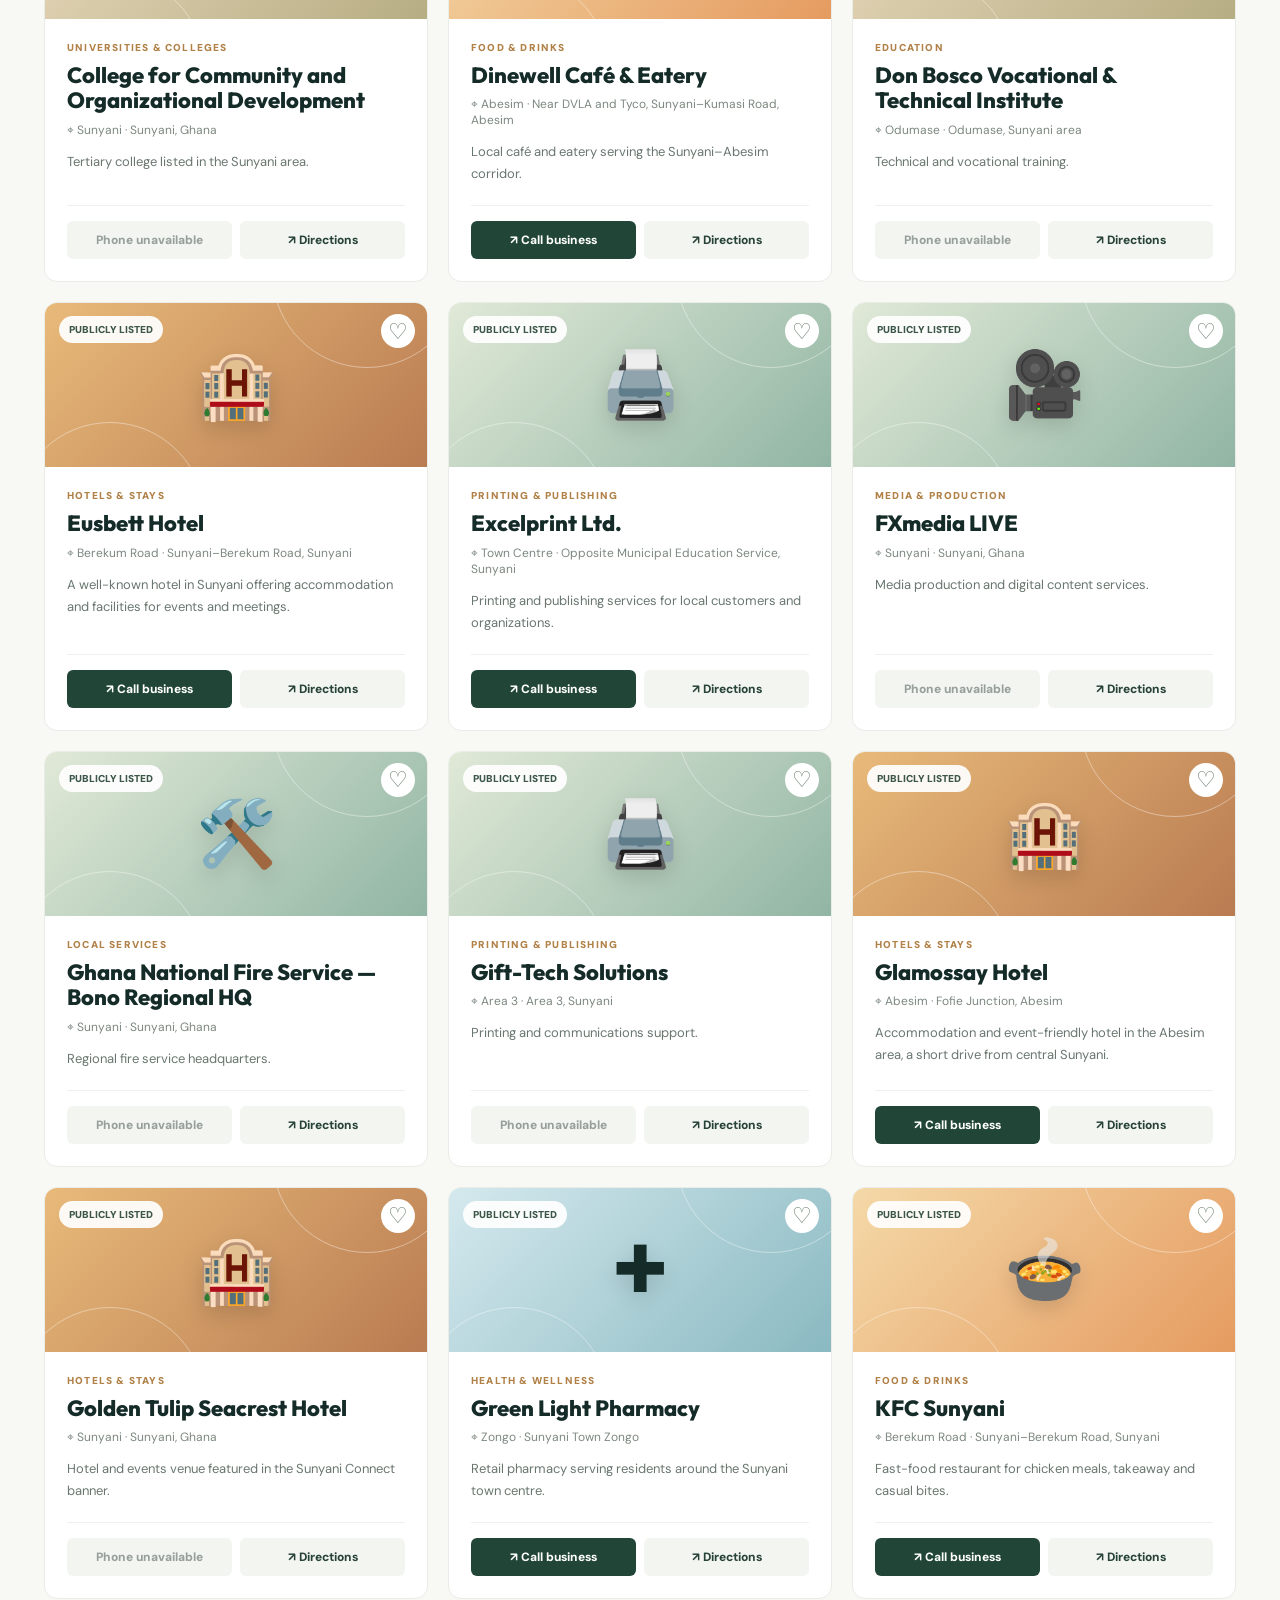
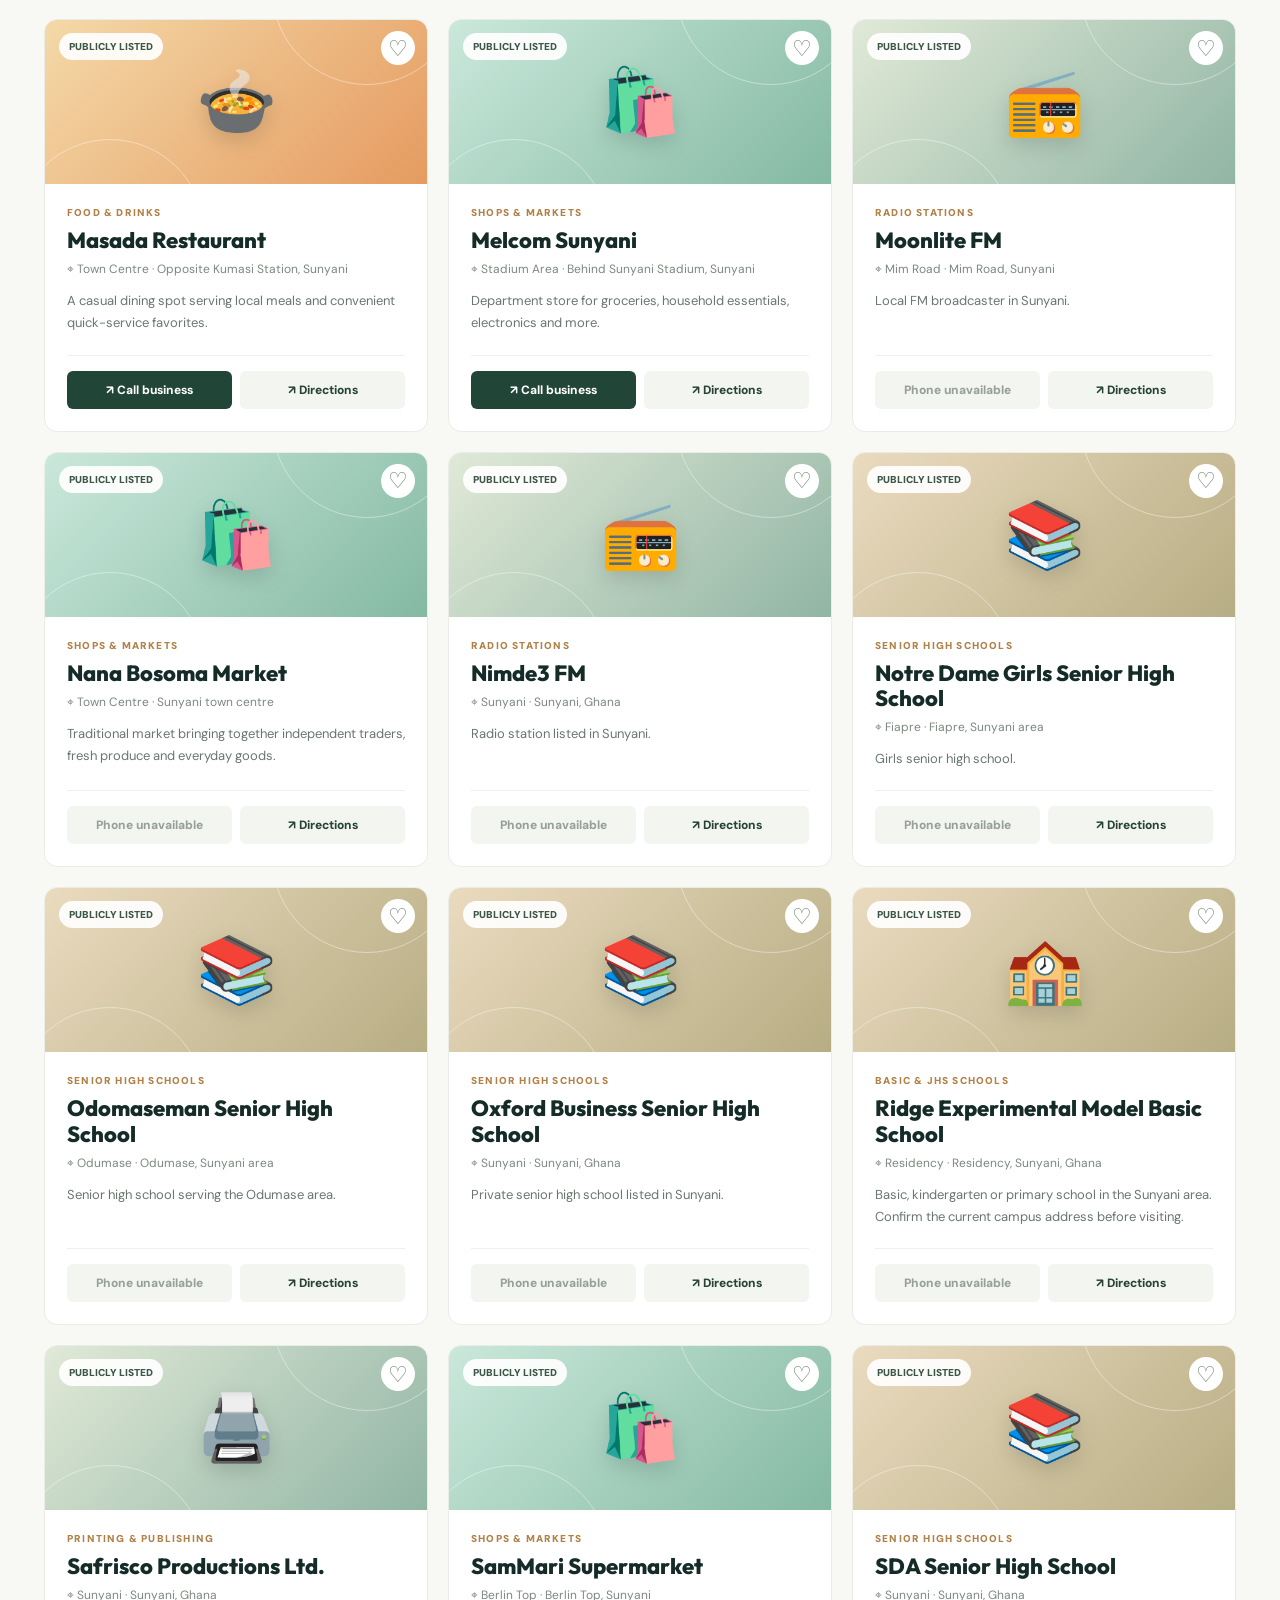
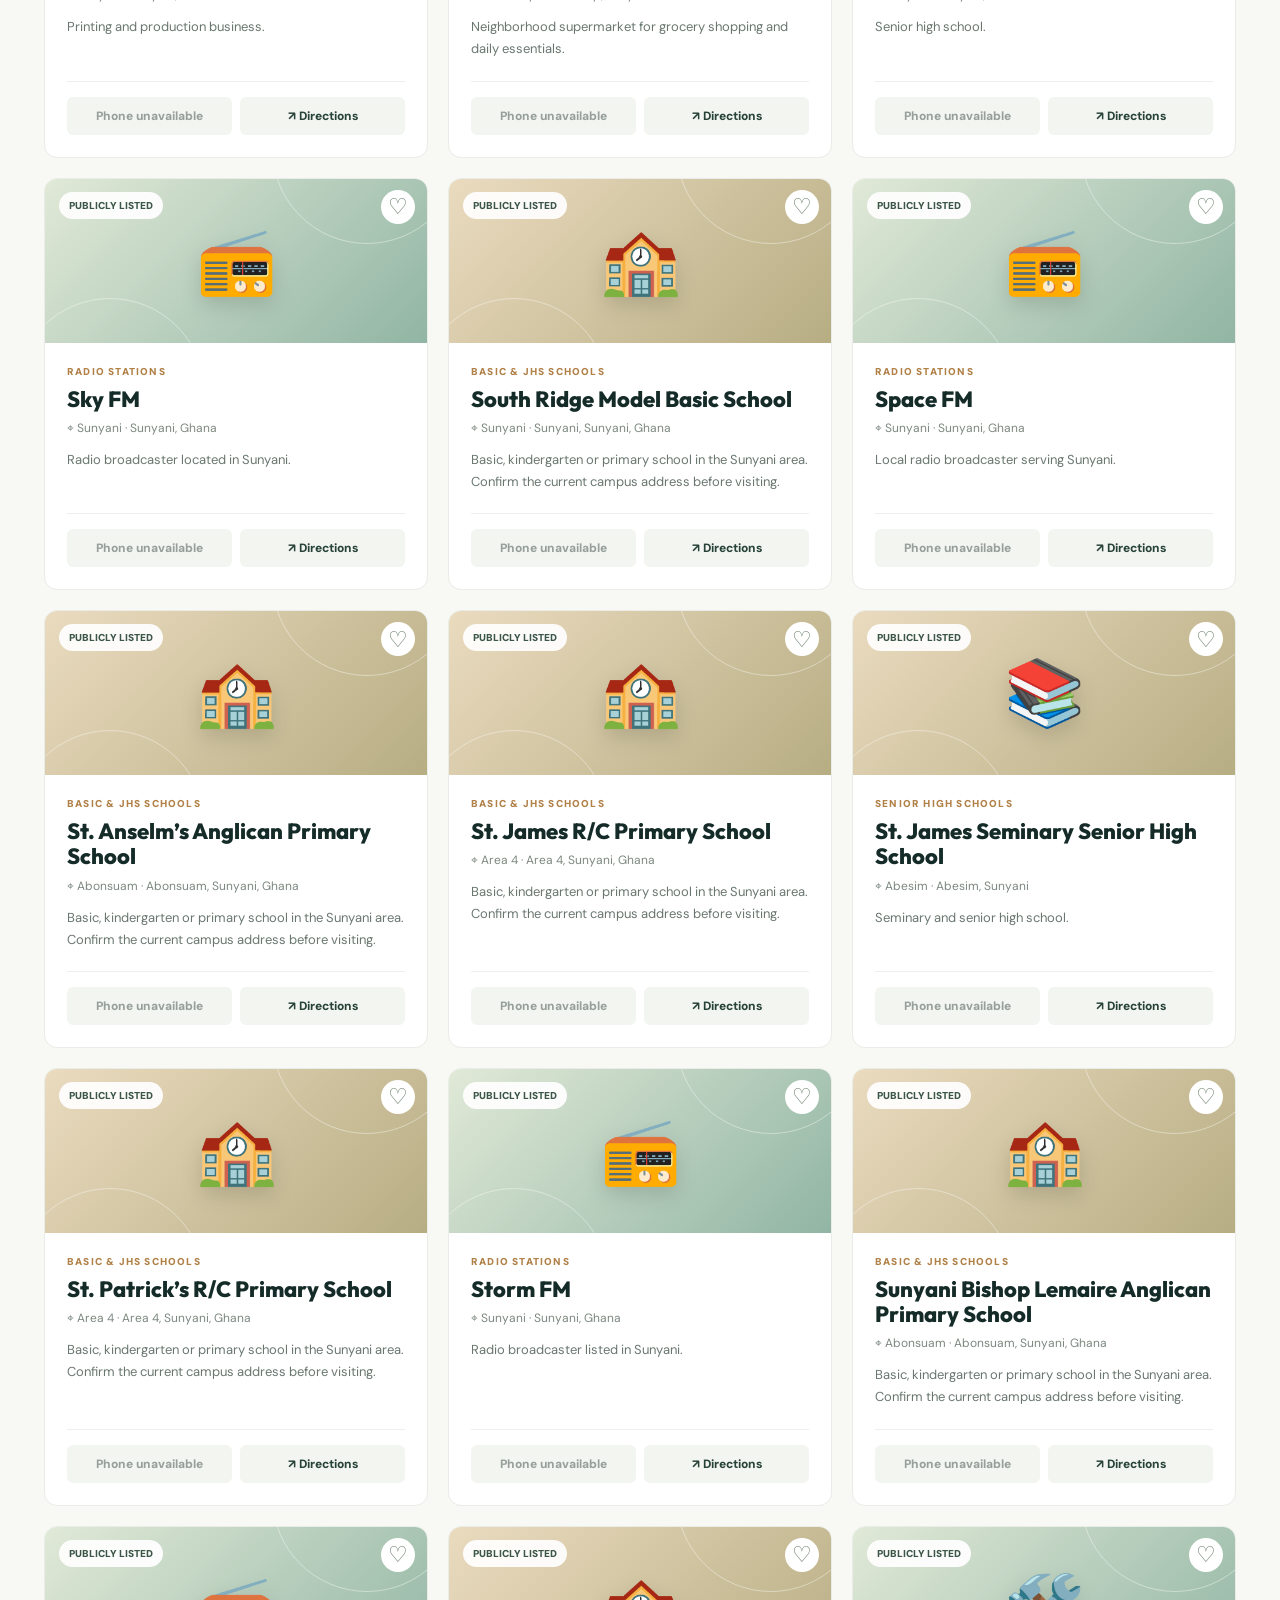
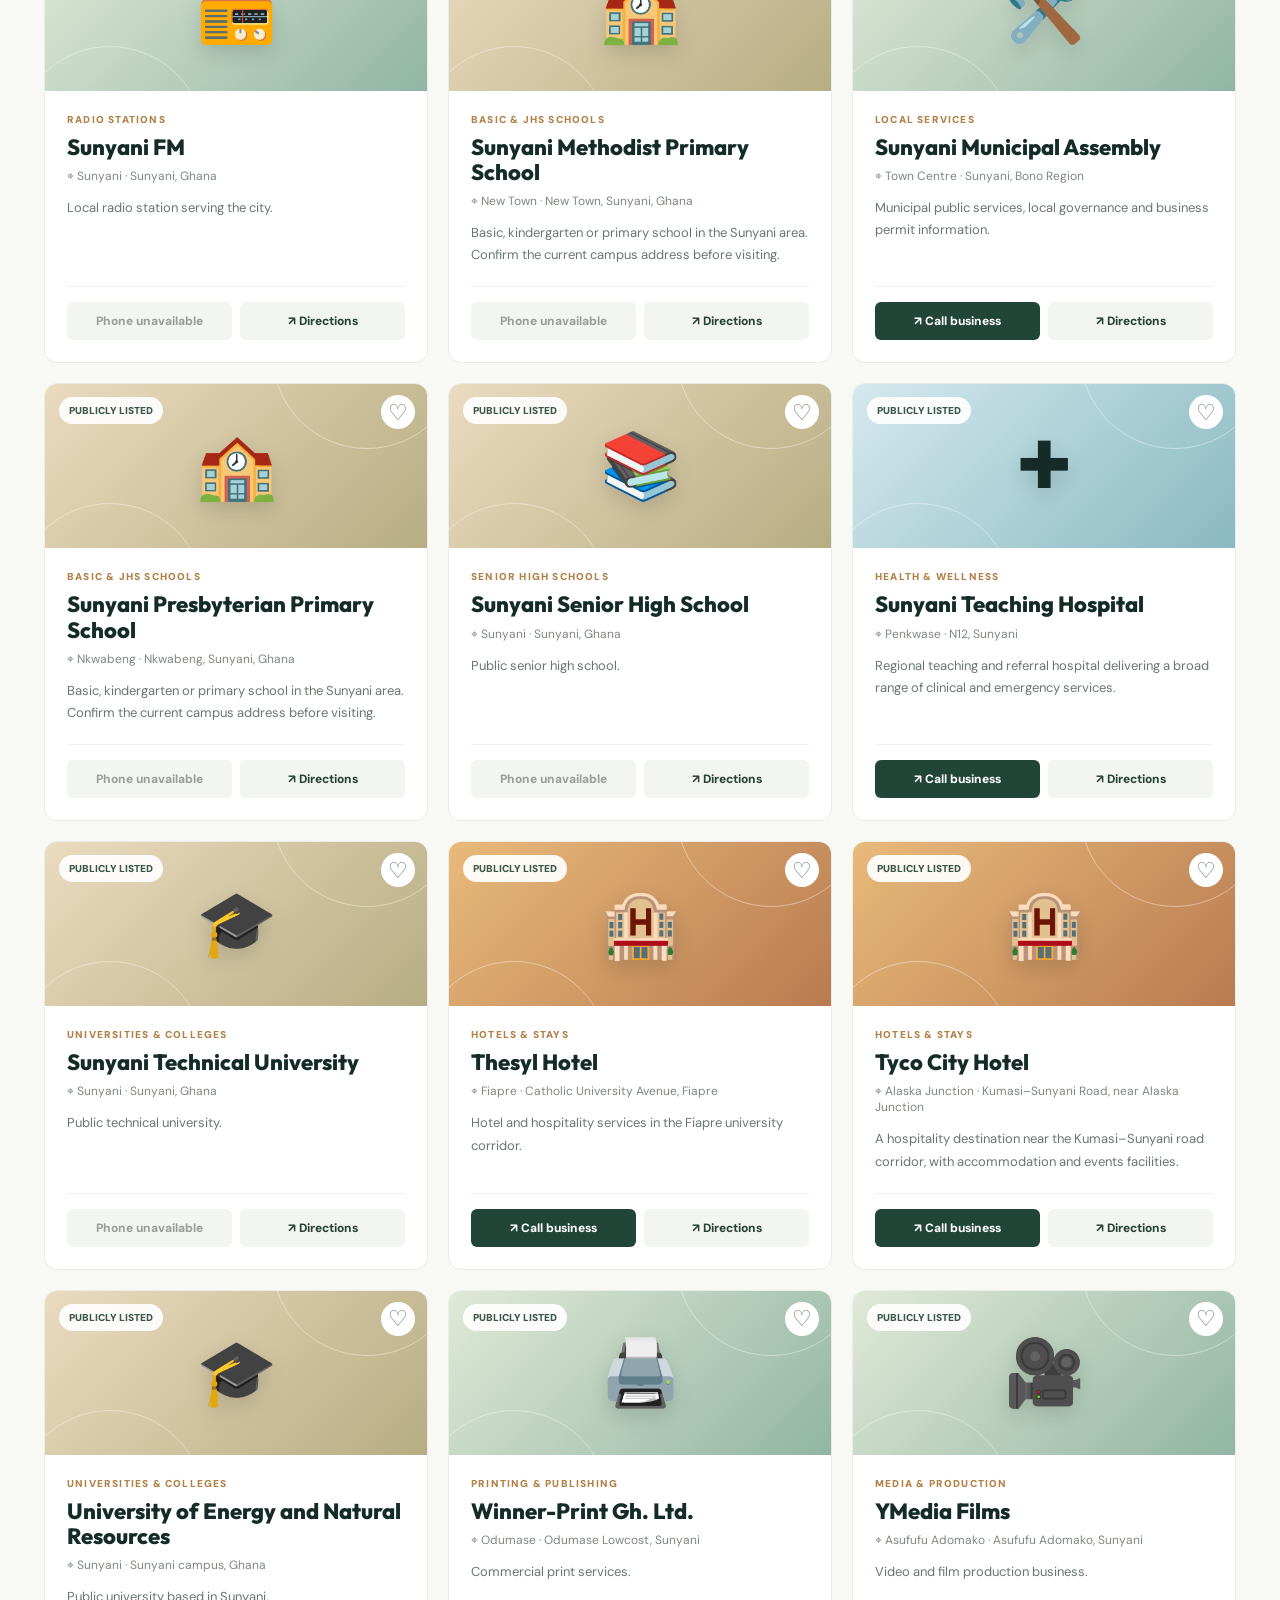
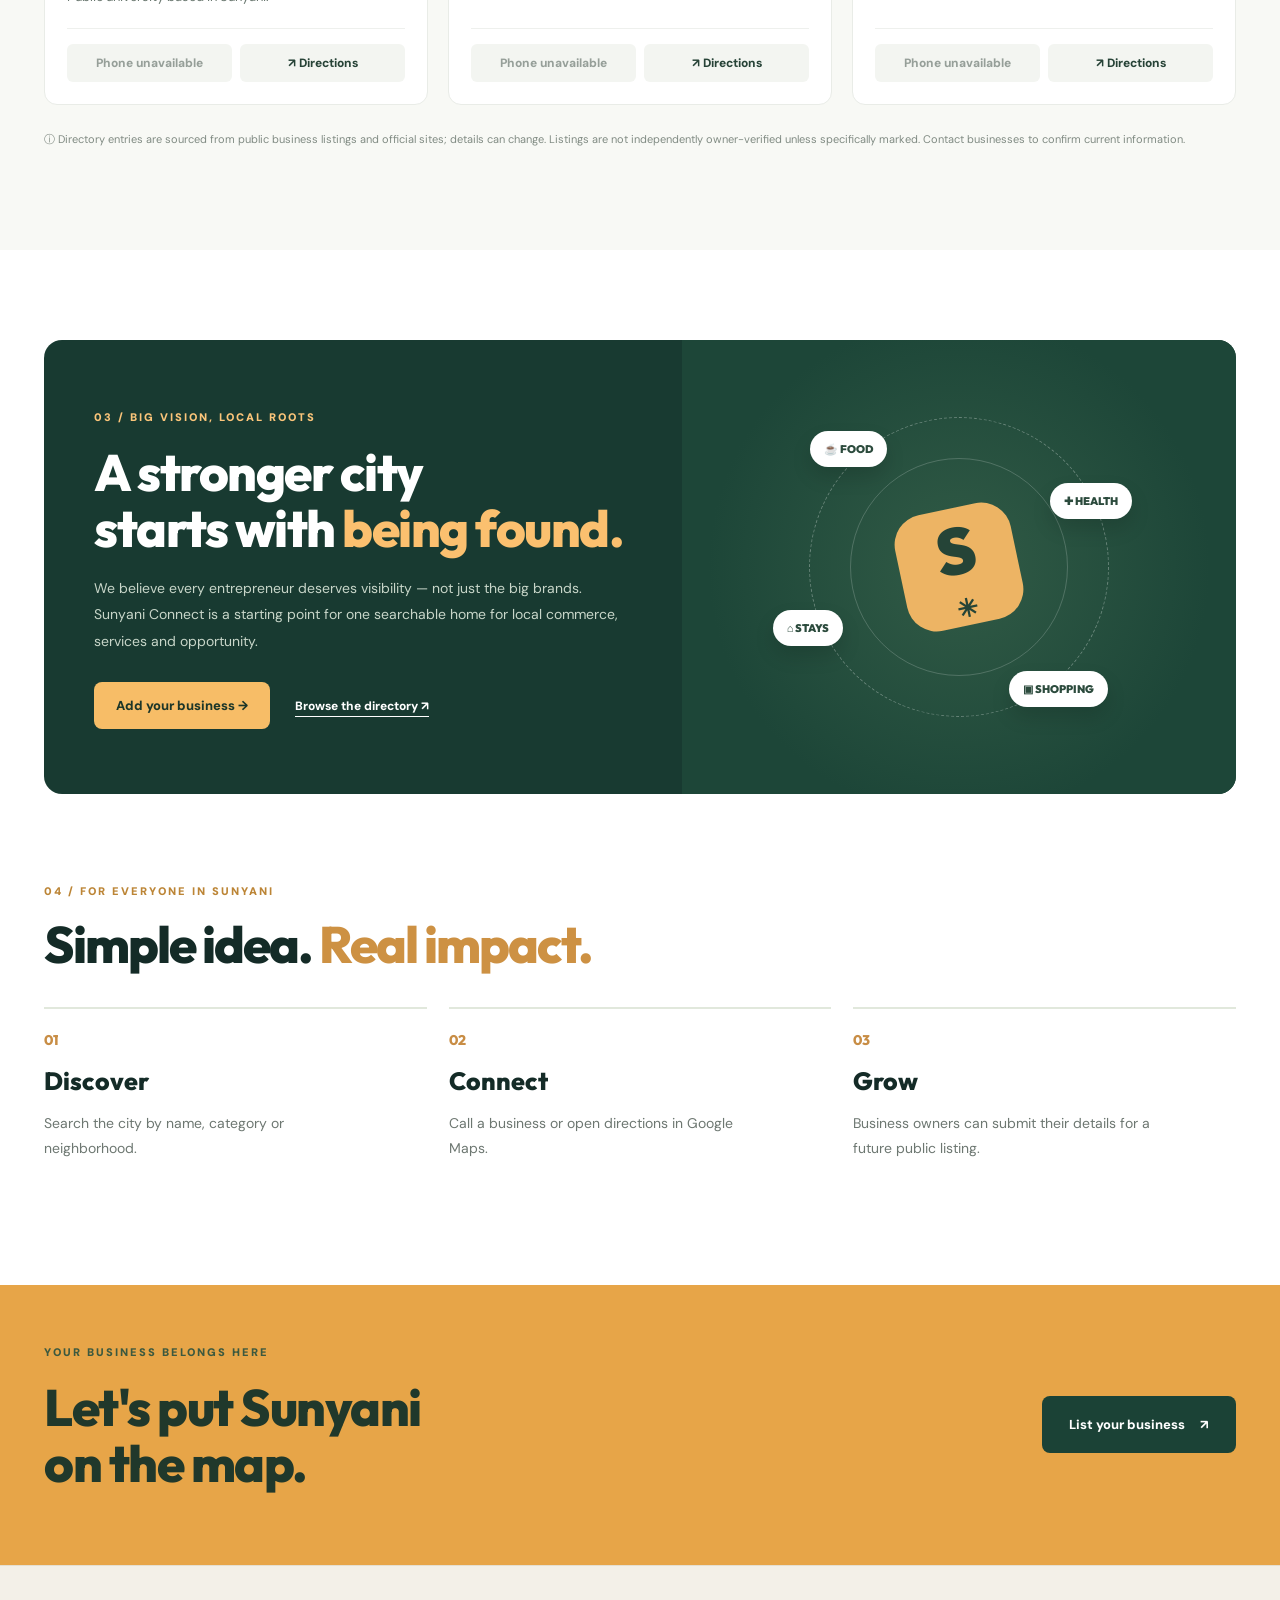
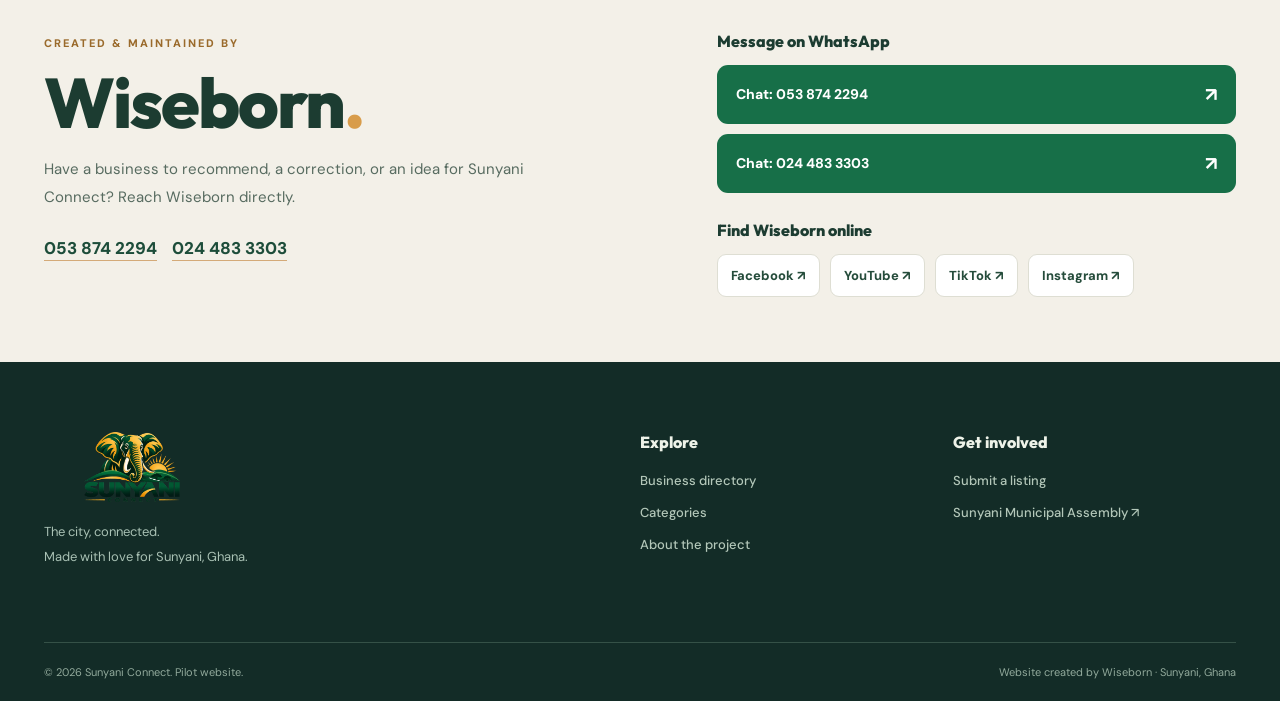
==== commit 74b10bd7: "Add files via upload" ====
--- a/index.html
+++ b/index.html
@@ -12,7 +12,7 @@
 <body>
 <div class="topbar"><span class="live-dot"></span> Proudly built for Sunyani, Bono Region, Ghana <span class="topbar-right">The city of possibilities <span aria-hidden="true">↗</span></span></div>
 <header class="header" id="top"><div class="nav container">
-<a class="logo" href="#top" aria-label="Sunyani Connect home"><span class="logo-mark">S<span>✳</span></span><span class="logo-text">SUNYANI<span>CONNECT</span></span></a>
+<a class="logo" href="#top" aria-label="Sunyani Connect home"><span class="brand-logo-image" role="img" aria-label="Sunyani Connect logo"></span></a>
 <nav class="nav-links" aria-label="Main navigation"><a href="discover.html" target="_blank" rel="noopener noreferrer">Discover</a><a href="categories.html" target="_blank" rel="noopener noreferrer">Categories</a><a href="about.html" target="_blank" rel="noopener noreferrer">Our mission</a><a href="map.html" target="_blank" rel="noopener noreferrer">Explore map</a></nav>
 <div class="nav-actions"><button class="icon-btn saved-trigger" id="savedToggle" title="Saved places" aria-label="Show saved places">♡ <span id="savedCount">0</span></button><button class="btn btn-dark" data-open-listing>+ List your business <span>↗</span></button></div>
 <button class="mobile-menu" id="menuToggle" aria-label="Open navigation" aria-expanded="false">☰</button>
@@ -34,6 +34,6 @@
 <section class="feature container" id="about"><div class="feature-left"><span class="section-kicker light">03 / BIG VISION, LOCAL ROOTS</span><h2>A stronger city<br/>starts with <em>being found.</em></h2><p>We believe every entrepreneur deserves visibility — not just the big brands. Sunyani Connect is a starting point for one searchable home for local commerce, services and opportunity.</p><div class="feature-buttons"><button class="btn btn-cream" data-open-listing>Add your business →</button><a href="discover.html" target="_blank" rel="noopener noreferrer" class="feature-link">Browse the directory ↗</a></div></div><div class="feature-right"><div class="orbit"><div class="orbit-core">S<span>✳</span></div><span class="orbit-tag orbit-a">☕ FOOD</span><span class="orbit-tag orbit-b">✚ HEALTH</span><span class="orbit-tag orbit-c">▣ SHOPPING</span><span class="orbit-tag orbit-d">⌂ STAYS</span></div></div></section>
 <section class="how container"><span class="section-kicker">04 / FOR EVERYONE IN SUNYANI</span><h2>Simple idea. <span>Real impact.</span></h2><div class="steps"><article><span>01</span><h3>Discover</h3><p>Search the city by name, category or neighborhood.</p></article><article><span>02</span><h3>Connect</h3><p>Call a business or open directions in Google Maps.</p></article><article><span>03</span><h3>Grow</h3><p>Business owners can submit their details for a future public listing.</p></article></div></section>
 <section class="cta"><div class="container cta-inner"><div><span class="section-kicker light">YOUR BUSINESS BELONGS HERE</span><h2>Let's put Sunyani<br/>on the map.</h2></div><button class="btn btn-cream cta-button" data-open-listing>List your business <span>↗</span></button></div></section>
-</main><section class="wise-contact" aria-label="Creator contact"><div class="container wise-contact-inner"><div class="wise-contact-intro"><span class="wise-eyebrow">CREATED & MAINTAINED BY</span><h2>Wiseborn<span class="wise-period">.</span></h2><p>Have a business to recommend, a correction, or an idea for Sunyani Connect? Reach Wiseborn directly.</p><div class="wise-phone-list"><a href="tel:+233538742294" aria-label="Call Wiseborn on 0538742294">053 874 2294</a><a href="tel:+233244833303" aria-label="Call Wiseborn on 0244833303">024 483 3303</a></div></div><div class="wise-contact-links"><h3>Message on WhatsApp</h3><a class="wise-wa" href="https://wa.me/233538742294?text=Hello%20Wiseborn%2C%20I%20found%20you%20through%20Sunyani%20Connect." target="_blank" rel="noopener noreferrer">Chat: 053 874 2294 <span>↗</span></a><a class="wise-wa" href="https://wa.me/233244833303?text=Hello%20Wiseborn%2C%20I%20found%20you%20through%20Sunyani%20Connect." target="_blank" rel="noopener noreferrer">Chat: 024 483 3303 <span>↗</span></a><h3 class="wise-follow">Find Wiseborn online</h3><div class="wise-social"><a href="https://www.facebook.com/profile.php?id=61581975580775" target="_blank" rel="noopener noreferrer">Facebook ↗</a><a href="https://www.youtube.com/@Genzdiaries108" target="_blank" rel="noopener noreferrer">YouTube ↗</a><a href="https://www.tiktok.com/@wise_media_gh" target="_blank" rel="noopener noreferrer">TikTok ↗</a><a href="https://www.instagram.com/wisedailyvlogs/" target="_blank" rel="noopener noreferrer">Instagram ↗</a></div></div></div></section><footer><div class="container footer-main"><div><a href="#top" class="logo footer-logo"><span class="logo-mark">S<span>✳</span></span><span class="logo-text">SUNYANI<span>CONNECT</span></span></a><p>The city, connected.<br/>Made with love for Sunyani, Ghana.</p></div><div><strong>Explore</strong><a href="discover.html" target="_blank" rel="noopener noreferrer">Business directory</a><a href="categories.html" target="_blank" rel="noopener noreferrer">Categories</a><a href="about.html" target="_blank" rel="noopener noreferrer">About the project</a></div><div><strong>Get involved</strong><button data-open-listing>Submit a listing</button><a href="https://www.sma.gov.gh/" target="_blank" rel="noopener noreferrer">Sunyani Municipal Assembly ↗</a></div></div><div class="footer-bottom container"><span>© <span id="year"></span> Sunyani Connect. Pilot website.</span><span>Website created by Wiseborn · Sunyani, Ghana</span></div></footer>
+</main><section class="wise-contact" aria-label="Creator contact"><div class="container wise-contact-inner"><div class="wise-contact-intro"><span class="wise-eyebrow">CREATED & MAINTAINED BY</span><h2>Wiseborn<span class="wise-period">.</span></h2><p>Have a business to recommend, a correction, or an idea for Sunyani Connect? Reach Wiseborn directly.</p><div class="wise-phone-list"><a href="tel:+233538742294" aria-label="Call Wiseborn on 0538742294">053 874 2294</a><a href="tel:+233244833303" aria-label="Call Wiseborn on 0244833303">024 483 3303</a></div></div><div class="wise-contact-links"><h3>Message on WhatsApp</h3><a class="wise-wa" href="https://wa.me/233538742294?text=Hello%20Wiseborn%2C%20I%20found%20you%20through%20Sunyani%20Connect." target="_blank" rel="noopener noreferrer">Chat: 053 874 2294 <span>↗</span></a><a class="wise-wa" href="https://wa.me/233244833303?text=Hello%20Wiseborn%2C%20I%20found%20you%20through%20Sunyani%20Connect." target="_blank" rel="noopener noreferrer">Chat: 024 483 3303 <span>↗</span></a><h3 class="wise-follow">Find Wiseborn online</h3><div class="wise-social"><a href="https://www.facebook.com/profile.php?id=61581975580775" target="_blank" rel="noopener noreferrer">Facebook ↗</a><a href="https://www.youtube.com/@Genzdiaries108" target="_blank" rel="noopener noreferrer">YouTube ↗</a><a href="https://www.tiktok.com/@wise_media_gh" target="_blank" rel="noopener noreferrer">TikTok ↗</a><a href="https://www.instagram.com/wisedailyvlogs/" target="_blank" rel="noopener noreferrer">Instagram ↗</a></div></div></div></section><footer><div class="container footer-main"><div><a href="#top" class="logo footer-logo"><span class="brand-logo-image" role="img" aria-label="Sunyani Connect logo"></span></a><p>The city, connected.<br/>Made with love for Sunyani, Ghana.</p></div><div><strong>Explore</strong><a href="discover.html" target="_blank" rel="noopener noreferrer">Business directory</a><a href="categories.html" target="_blank" rel="noopener noreferrer">Categories</a><a href="about.html" target="_blank" rel="noopener noreferrer">About the project</a></div><div><strong>Get involved</strong><button data-open-listing>Submit a listing</button><a href="https://www.sma.gov.gh/" target="_blank" rel="noopener noreferrer">Sunyani Municipal Assembly ↗</a></div></div><div class="footer-bottom container"><span>© <span id="year"></span> Sunyani Connect. Pilot website.</span><span>Website created by Wiseborn · Sunyani, Ghana</span></div></footer>
 <div class="modal-backdrop" id="modalBackdrop" hidden><section class="modal" role="dialog" aria-modal="true" aria-labelledby="modalTitle"><button class="modal-close" id="closeModal" aria-label="Close dialog">×</button><span class="section-kicker">JOIN THE DIRECTORY</span><h2 id="modalTitle">Put your business<br/><span>on the map.</span></h2><p>Share your details. This pilot saves submissions on this browser only — a public submission system will require a backend and review process.</p><form id="listingForm"><label>Business name *<input name="name" required minlength="2" maxlength="90" placeholder="e.g. My Sunyani Business"/></label><div class="form-row"><label>Category *<select name="category" id="formCategory" required></select></label><label>Area / neighborhood *<input name="area" required maxlength="60" placeholder="e.g. Fiapre"/></label></div><label>What do you offer? *<textarea name="description" required minlength="12" maxlength="280" placeholder="Tell customers about your services"></textarea></label><div class="form-row"><label>Phone (optional)<input name="phone" type="tel" placeholder="e.g. +233 24 ..."/></label><label>Location / landmark<input name="location" maxlength="150" placeholder="e.g. Near the market"/></label></div><button class="btn btn-dark form-submit" type="submit">Save my listing locally →</button><p class="form-success" id="formSuccess" role="status" hidden>✓ Your listing is saved in this browser. This is a local demo submission; it is not yet published for others.</p></form></section></div>
 </body></html>
--- a/styles.css
+++ b/styles.css
@@ -1,4 +1,4 @@
-:root{--ink:#142b27;--green:#183a31;--orange:#f8a940;--cream:#f8f5ec;--muted:#6d7771;--line:#e5e8e2}*{box-sizing:border-box}html{scroll-behavior:smooth}body{margin:0;background:#fff;color:var(--ink);font-family:'DM Sans',sans-serif}button,input,select,textarea{font:inherit}button{cursor:pointer}a{text-decoration:none;color:inherit}.container{width:min(1230px,calc(100% - 88px));margin:auto}.sr-only{position:absolute;width:1px;height:1px;padding:0;margin:-1px;overflow:hidden;clip:rect(0,0,0,0);white-space:nowrap;border:0}.topbar{background:#f0b44e;color:#243127;text-align:center;padding:9px 44px;font-size:11px;font-weight:800;letter-spacing:1px;position:relative}.topbar-right{position:absolute;right:5.5%;font-weight:600;letter-spacing:0}.live-dot,.eyebrow-dot{display:inline-block;background:#1b5d3e;width:7px;height:7px;border-radius:50%;margin-right:8px}.header{position:sticky;top:0;z-index:15;background:rgba(255,255,255,.97);border-bottom:1px solid #ecefea;backdrop-filter:blur(12px)}.nav{height:82px;display:flex;align-items:center;justify-content:space-between;gap:24px}.logo{display:inline-flex;align-items:center;gap:10px;flex-shrink:0}.logo-mark{width:43px;height:43px;display:grid;place-items:center;border-radius:12px 12px 12px 3px;background:var(--green);color:#fff;font-family:Outfit;font-size:27px;font-weight:900;position:relative;letter-spacing:-4px;padding-right:6px}.logo-mark span{color:var(--orange);font-size:14px;letter-spacing:0;margin-left:1px}.logo-text{font:900 19px/1 Outfit;letter-spacing:-.8px;display:flex;flex-direction:column}.logo-text>span{letter-spacing:3.6px;color:#be7d29;font-size:10px;margin-top:3px}.nav-links,.nav-actions{display:flex;align-items:center;gap:35px}.nav-links a{font-size:13px;font-weight:800;color:#53625d}.nav-links a:hover{color:#cc8528}.nav-actions{gap:15px}.icon-btn{border:1px solid #e4e8e4;background:#fff;border-radius:50px;padding:10px 13px;font-size:20px;display:flex;align-items:center;gap:5px}.icon-btn span{font:800 12px DM Sans}.btn{border:0;border-radius:8px;padding:15px 22px;font-weight:800;font-size:13px;display:inline-flex;align-items:center;justify-content:center;gap:15px;transition:transform .2s}.btn:hover,.outline-btn:hover{transform:translateY(-2px)}.btn-dark{background:var(--green);color:#fff}.mobile-menu{display:none;border:0;background:transparent;font-size:24px}.hero{position:relative;min-height:655px;overflow:hidden;color:#fff;background:#1f4137}.hero-photo{position:absolute;inset:0;background-image:url('assets/golden-tulip-facade.png');background-size:cover;background-position:center 44%;filter:saturate(.96)}.hero-shade{position:absolute;inset:0;background:linear-gradient(90deg,rgba(10,40,35,.96) 0%,rgba(10,40,35,.89) 31%,rgba(10,40,35,.48) 63%,rgba(10,40,35,.08) 100%),linear-gradient(0deg,rgba(11,41,34,.2),transparent)}.hero-inner{position:relative;min-height:655px;display:flex;align-items:center;justify-content:space-between}.hero-copy{padding:68px 0 65px;max-width:750px}.eyebrow{display:inline-block;background:rgba(255,255,255,.13);border:1px solid rgba(255,255,255,.2);border-radius:20px;padding:11px 17px;font-size:10px;font-weight:800;letter-spacing:1.5px}.eyebrow-dot{background:#ffd067}.hero h1{font:900 clamp(58px,6.7vw,105px)/.99 Outfit,sans-serif;letter-spacing:-4px;margin:24px 0 22px}.hero h1 em{font-style:normal;color:#ffc168}.hero-copy>p{max-width:535px;color:#e9eee8;font-size:17px;line-height:1.7;margin:0 0 29px}.hero-search{height:66px;background:#fff;display:flex;align-items:center;max-width:640px;border-radius:9px;padding:6px;color:var(--ink);box-shadow:0 12px 30px #0003}.search-symbol{font-size:32px;line-height:1;padding:0 13px;color:#8b958e}.hero-search input{flex:1;min-width:50px;border:0;outline:0;font-size:14px}.hero-search button{height:54px;border:0;border-radius:6px;background:var(--orange);color:var(--ink);padding:0 26px;font-weight:900;display:flex;gap:25px;align-items:center}.hero-suggestions{display:flex;gap:14px;align-items:center;margin-top:21px;font-size:10px;color:#c4d0c9;letter-spacing:1px;font-weight:800}.hero-suggestions button{background:none;border:0;color:#fff;text-decoration:underline;text-decoration-color:#719183;text-underline-offset:5px;font-size:12px;padding:0;font-weight:600}.hero-stamp{border:1px solid #ffffff88;border-radius:50%;height:148px;width:148px;flex-shrink:0;display:flex;flex-direction:column;justify-content:center;align-items:center;transform:rotate(13deg);align-self:flex-end;margin-bottom:55px;margin-right:10px;backdrop-filter:blur(4px)}.hero-stamp span{font-size:10px;letter-spacing:2px}.hero-stamp strong{font:900 22px Outfit}.hero-stamp strong span{color:#ffca64}.hero-stamp small{font-size:8px;letter-spacing:1px}.ticker{height:48px;overflow:hidden;background:var(--orange);display:flex;align-items:center}.ticker-track{white-space:nowrap;word-spacing:24px;font:900 12px Outfit;letter-spacing:2px;width:max-content;animation:roll 35s linear infinite}.ticker b{font-size:19px;margin:0 16px;color:#fff}@keyframes roll{to{transform:translateX(-35%)}}.intro{padding:90px 0 30px;display:flex;justify-content:space-between;align-items:flex-end}.section-kicker{font-size:11px;color:#bc8536;font-weight:900;letter-spacing:2px}.intro h2,.section-head h2,.how h2{font:800 clamp(34px,4vw,54px)/1.08 Outfit;margin:17px 0 10px;letter-spacing:-2px}.intro h2 span,.section-head h2 span,.how h2 span,.modal h2 span{color:#cd9143}.intro p,.section-head p{color:var(--muted);font-size:15px}.intro-note{text-align:right;font:700 13px/2 DM Sans;color:#526b5c}.intro-note span{color:#c48634}.category-area{padding-bottom:90px}.category-grid{display:grid;grid-template-columns:repeat(4,1fr);gap:16px}.category-card{position:relative;text-align:left;background:#f7f8f4;border:1px solid #ecf0e9;border-radius:14px;padding:25px;min-height:154px;transition:.2s;display:flex;flex-direction:column;align-items:flex-start}.category-card:hover,.category-card.active{background:#fff3dc;border-color:#efc58c;transform:translateY(-3px)}.category-icon{font-size:28px;background:#fff;width:57px;height:57px;display:grid;place-items:center;border-radius:13px;margin-bottom:16px}.category-name{font:800 17px Outfit}.category-count{position:absolute;right:21px;bottom:24px;color:#8a968c;font-size:12px}.discovery{background:#f8f9f5;padding:88px 0 90px}.section-head{display:flex;justify-content:space-between;align-items:flex-end;gap:24px;margin-bottom:30px}.section-head p{margin-bottom:0}.outline-btn{border:1px solid #aabbad;background:transparent;color:#204135;border-radius:8px;padding:14px 19px;font-weight:800;font-size:12px;transition:.2s;white-space:nowrap}.toolbar{display:flex;gap:12px;align-items:stretch;background:#fff;padding:14px;border-radius:12px;border:1px solid #e5eae2}.toolbar-input{flex:1;display:flex;align-items:center;gap:11px;border:1px solid var(--line);border-radius:7px;padding:0 14px;min-width:150px}.toolbar-input span{font-size:26px;color:#8c9b8e}.toolbar-input input{border:0;outline:0;padding:14px 0;width:100%;font-size:13px}.filter-label{display:flex;align-items:center;gap:8px;font-size:12px;font-weight:800;color:#829084}.toolbar select{background:#fff;border:1px solid var(--line);border-radius:7px;padding:13px;max-width:190px;color:#33433a;font-size:12px}.result-row{display:flex;justify-content:space-between;align-items:center;padding:23px 0;font-size:13px;font-weight:800}.clear-filter{border:0;background:none;color:#bc803a;font-size:12px;font-weight:800}.business-grid{display:grid;grid-template-columns:repeat(3,1fr);gap:20px}.business-card{overflow:hidden;background:#fff;border:1px solid #e9ece7;border-radius:13px;display:flex;flex-direction:column;min-width:0;transition:.2s}.business-card:hover{transform:translateY(-4px);box-shadow:0 13px 28px #1d403017}.card-art{height:164px;position:relative;display:grid;place-items:center;overflow:hidden}.card-art .art-icon{font-size:65px;filter:drop-shadow(0 8px 10px #0002)}.art-hotel{background:linear-gradient(135deg,#e8ba7a,#b97b51)}.art-food{background:linear-gradient(135deg,#f4d9a8,#e59b60)}.art-shopping{background:linear-gradient(135deg,#cae8db,#84b9a3)}.art-health{background:linear-gradient(135deg,#d4e9ee,#8ab9c1)}.art-services{background:linear-gradient(135deg,#dedaf4,#b7aada)}.art-education{background:linear-gradient(135deg,#eadbbf,#b7ad83)}.card-art:before,.card-art:after{content:'';position:absolute;width:190px;height:190px;border:1px solid #ffffff66;border-radius:50%}.card-art:before{top:-125px;right:-35px}.card-art:after{bottom:-145px;left:-30px}.card-chip{position:absolute;top:13px;left:14px;background:#ffffffeb;border-radius:18px;padding:7px 10px;font-size:10px;font-weight:900;color:#3c5748}.fav-btn{position:absolute;top:11px;right:12px;background:#fff;border:0;width:34px;height:34px;border-radius:50%;font-size:22px;color:#697d6a;z-index:2}.fav-btn.on{color:#e37355}.card-body{padding:22px;display:flex;flex-direction:column;flex:1}.card-category{font-size:10px;font-weight:900;letter-spacing:1.2px;color:#b18148;text-transform:uppercase}.card-body h3{font:800 22px/1.15 Outfit;margin:9px 0 8px}.card-location{font-size:12px;color:#7c887f;margin:0 0 13px}.card-description{font-size:13px;line-height:1.7;color:#69776f;flex:1;margin:0 0 20px}.card-actions{display:flex;gap:8px;padding-top:15px;border-top:1px solid #eef0ed}.card-actions a,.card-actions span{font-size:12px;font-weight:800;border-radius:6px;padding:11px 14px;display:inline-flex;align-items:center;justify-content:center}.card-actions a:first-child{background:#214638;color:#fff;flex:1}.card-actions a:last-child{background:#f3f5f1;color:#274337;flex:1}.card-actions .disabled{background:#f3f5f1;color:#969f99;flex:1}.empty-state{text-align:center;padding:60px 20px;background:#fff;border-radius:12px}.empty-state[hidden]{display:none}.empty-state>div{font-size:50px}.empty-state h3{font:800 25px Outfit}.empty-state p{color:#718076}.data-note{font-size:11px;color:#808b83;margin-top:26px;line-height:1.6}.feature{margin-top:90px;margin-bottom:85px;border-radius:18px;background:var(--green);min-height:410px;color:#fff;display:grid;grid-template-columns:1.15fr 1fr;overflow:hidden}.feature-left{padding:65px 50px}.section-kicker.light{color:#fbc57a}.feature h2,.cta h2{font:800 clamp(34px,4vw,55px)/1.1 Outfit;letter-spacing:-1.5px;margin:18px 0}.feature h2 em{color:#fbc06f;font-style:normal}.feature p{max-width:550px;font-size:14px;color:#c8d6c9;line-height:1.9}.feature-buttons{display:flex;align-items:center;gap:25px;margin-top:28px}.btn-cream{background:#f7bd67;color:#1c3629}.feature-link{font-size:12px;font-weight:800;text-decoration:underline;text-underline-offset:6px}.feature-right{background:radial-gradient(circle at center,#315b46,#1d4638 70%);display:grid;place-items:center}.orbit{position:relative;width:300px;height:300px;border:1px dashed #ffffff50;border-radius:50%;display:grid;place-items:center}.orbit:before{content:'';position:absolute;inset:40px;border:1px solid #ffffff30;border-radius:50%}.orbit-core{width:118px;height:118px;border-radius:30px;display:grid;place-items:center;background:#edb464;color:#254437;font:900 65px Outfit;transform:rotate(-12deg)}.orbit-core span{font-size:25px}.orbit-tag{position:absolute;background:#fff;color:#2c4b3d;border-radius:30px;padding:11px 14px;font:900 11px Outfit;box-shadow:0 10px 20px #0002}.orbit-a{top:13px;left:0}.orbit-b{right:-24px;top:65px}.orbit-c{bottom:9px;right:0}.orbit-d{bottom:70px;left:-37px}.how{padding-bottom:110px}.how h2{margin-bottom:34px}.steps{display:grid;grid-template-columns:repeat(3,1fr);gap:22px}.steps article{border-top:2px solid #e1e8dc;padding-top:20px}.steps article span{font:800 14px Outfit;color:#c88d45}.steps h3{font:800 25px Outfit;margin:15px 0 5px}.steps p{color:var(--muted);font-size:14px;line-height:1.8;max-width:320px}.cta{background:#e7a548}.cta-inner{min-height:280px;display:flex;align-items:center;justify-content:space-between;gap:20px}.cta h2{color:#20382b}.cta .light{color:#3c593f}.cta-button{background:#1b4236;color:#fff;padding:20px 27px}footer{background:#132c27;color:#eef3e9}.footer-main{padding:70px 0 60px;display:grid;grid-template-columns:2fr 1fr 1fr;gap:30px}.footer-logo .logo-mark{background:#edb464;color:#17372c}.footer-logo .logo-text>span{color:#ecc17b}.footer-main p{font-size:13px;line-height:1.9;color:#a9c1b4}.footer-main>div:not(:first-child){display:flex;flex-direction:column;align-items:flex-start;gap:15px}.footer-main strong{font:800 16px Outfit;margin-bottom:5px}.footer-main a:not(.logo),.footer-main button{font:500 13px DM Sans;color:#b3c7b9;background:none;border:0;padding:0}.footer-bottom{border-top:1px solid #355147;display:flex;justify-content:space-between;padding:22px 0;color:#92aa9c;font-size:11px}.modal-backdrop{position:fixed;z-index:40;inset:0;background:#061f19bb;display:grid;place-items:center;padding:15px;overflow-y:auto}.modal-backdrop[hidden]{display:none}.modal{position:relative;background:#fff;border-radius:17px;max-width:660px;width:100%;padding:40px;max-height:95vh;overflow-y:auto}.modal-close{position:absolute;right:22px;top:16px;border:0;background:#f2f4ef;border-radius:50%;width:36px;height:36px;font-size:27px}.modal h2{font:800 42px/1 Outfit;letter-spacing:-1px;margin:15px 0}.modal>p{font-size:13px;line-height:1.6;color:#718076}.modal form{display:grid;gap:14px;margin-top:20px}.modal label{font-size:12px;font-weight:800;color:#3b5043;display:grid;gap:7px}.modal input,.modal select,.modal textarea{border:1px solid #d8e0d8;border-radius:7px;padding:13px;min-width:0;outline-color:#b98b4b;width:100%;font-size:13px}.modal textarea{min-height:84px;resize:vertical}.form-row{display:grid;grid-template-columns:1fr 1fr;gap:12px}.form-submit{width:100%;margin-top:7px}.form-success{background:#e8f5e9;color:#27593b;border-radius:8px;padding:13px;font-size:12px;line-height:1.6}@media(max-width:1000px){.nav-links{gap:14px}.business-grid{grid-template-columns:repeat(2,1fr)}.hero-stamp{display:none}.hero-shade{background:linear-gradient(90deg,#0b2924f2,#0b292499)}.toolbar{flex-wrap:wrap}.toolbar-input{flex-basis:100%}.category-grid{grid-template-columns:repeat(4,1fr)}}@media(max-width:700px){.container{width:min(100% - 36px,550px)}.topbar{font-size:9px;padding:9px 12px}.topbar-right{display:none}.nav{height:72px}.nav-links{display:none;position:absolute;top:72px;left:0;right:0;background:#fff;flex-direction:column;align-items:flex-start;padding:22px;box-shadow:0 12px 30px #0002}.nav-links.open{display:flex}.nav-actions .btn{padding:12px;font-size:11px}.nav-actions .btn span,.saved-trigger{display:none}.mobile-menu{display:block}.logo-text{font-size:16px}.logo-mark{width:39px;height:39px}.hero,.hero-inner{min-height:570px}.hero-copy{padding:64px 0}.hero h1{letter-spacing:-2.6px;font-size:clamp(55px,12vw,80px)}.hero-copy>p{font-size:14px}.hero-search{height:60px}.hero-search button{height:48px;padding:0 14px;gap:7px;font-size:12px}.hero-search input{font-size:12px}.hero-suggestions{gap:10px;flex-wrap:wrap}.intro{padding-top:65px;align-items:flex-start}.intro-note{display:none}.category-grid{grid-template-columns:repeat(2,1fr);gap:12px}.category-card{padding:17px;min-height:135px}.category-name{font-size:15px}.category-count{right:14px;bottom:17px}.category-area{padding-bottom:65px}.discovery{padding:65px 0}.section-head{align-items:flex-start;flex-direction:column}.business-grid{grid-template-columns:1fr}.toolbar{padding:10px}.toolbar .filter-label{flex:1;min-width:110px;display:block}.toolbar select{max-width:none;width:100%;margin-top:5px}.toolbar>select{flex:1}.feature{grid-template-columns:1fr;margin-top:60px;margin-bottom:60px}.feature-left{padding:44px 28px}.feature-right{min-height:280px}.orbit{transform:scale(.75)}.feature-buttons{flex-wrap:wrap}.steps{grid-template-columns:1fr}.how{padding-bottom:70px}.cta-inner{min-height:300px;flex-direction:column;align-items:flex-start;justify-content:center}.footer-main{grid-template-columns:1fr 1fr;gap:35px}.footer-main>div:first-child{grid-column:1/-1}.footer-bottom{gap:10px;flex-direction:column}.modal{padding:30px 20px}.form-row{grid-template-columns:1fr}}@media(prefers-reduced-motion:reduce){*,*:before,*:after{animation:none!important;scroll-behavior:auto!important;transition:none!important}}
+:root{--ink:#142b27;--green:#183a31;--orange:#f8a940;--cream:#f8f5ec;--muted:#6d7771;--line:#e5e8e2}*{box-sizing:border-box}html{scroll-behavior:smooth}body{margin:0;background:#fff;color:var(--ink);font-family:'DM Sans',sans-serif}button,input,select,textarea{font:inherit}button{cursor:pointer}a{text-decoration:none;color:inherit}.container{width:min(1230px,calc(100% - 88px));margin:auto}.sr-only{position:absolute;width:1px;height:1px;padding:0;margin:-1px;overflow:hidden;clip:rect(0,0,0,0);white-space:nowrap;border:0}.topbar{background:#f0b44e;color:#243127;text-align:center;padding:9px 44px;font-size:11px;font-weight:800;letter-spacing:1px;position:relative}.topbar-right{position:absolute;right:5.5%;font-weight:600;letter-spacing:0}.live-dot,.eyebrow-dot{display:inline-block;background:#1b5d3e;width:7px;height:7px;border-radius:50%;margin-right:8px}.header{position:sticky;top:0;z-index:15;background:rgba(255,255,255,.97);border-bottom:1px solid #ecefea;backdrop-filter:blur(12px)}.nav{height:82px;display:flex;align-items:center;justify-content:space-between;gap:24px}.logo{display:inline-flex;align-items:center;gap:10px;flex-shrink:0}.logo-mark{width:43px;height:43px;display:grid;place-items:center;border-radius:12px 12px 12px 3px;background:var(--green);color:#fff;font-family:Outfit;font-size:27px;font-weight:900;position:relative;letter-spacing:-4px;padding-right:6px}.logo-mark span{color:var(--orange);font-size:14px;letter-spacing:0;margin-left:1px}.logo-text{font:900 19px/1 Outfit;letter-spacing:-.8px;display:flex;flex-direction:column}.logo-text>span{letter-spacing:3.6px;color:#be7d29;font-size:10px;margin-top:3px}.nav-links,.nav-actions{display:flex;align-items:center;gap:35px}.nav-links a{font-size:13px;font-weight:800;color:#53625d}.nav-links a:hover{color:#cc8528}.nav-actions{gap:15px}.icon-btn{border:1px solid #e4e8e4;background:#fff;border-radius:50px;padding:10px 13px;font-size:20px;display:flex;align-items:center;gap:5px}.icon-btn span{font:800 12px DM Sans}.btn{border:0;border-radius:8px;padding:15px 22px;font-weight:800;font-size:13px;display:inline-flex;align-items:center;justify-content:center;gap:15px;transition:transform .2s}.btn:hover,.outline-btn:hover{transform:translateY(-2px)}.btn-dark{background:var(--green);color:#fff}.mobile-menu{display:none;border:0;background:transparent;font-size:24px}.hero{position:relative;min-height:655px;overflow:hidden;color:#fff;background:#1f4137}.hero-photo{position:absolute;inset:0;background-image:url("[data-uri]");background-size:cover;background-position:center 44%;filter:saturate(.96)}.hero-shade{position:absolute;inset:0;background:linear-gradient(90deg,rgba(10,40,35,.96) 0%,rgba(10,40,35,.89) 31%,rgba(10,40,35,.48) 63%,rgba(10,40,35,.08) 100%),linear-gradient(0deg,rgba(11,41,34,.2),transparent)}.hero-inner{position:relative;min-height:655px;display:flex;align-items:center;justify-content:space-between}.hero-copy{padding:68px 0 65px;max-width:750px}.eyebrow{display:inline-block;background:rgba(255,255,255,.13);border:1px solid rgba(255,255,255,.2);border-radius:20px;padding:11px 17px;font-size:10px;font-weight:800;letter-spacing:1.5px}.eyebrow-dot{background:#ffd067}.hero h1{font:900 clamp(58px,6.7vw,105px)/.99 Outfit,sans-serif;letter-spacing:-4px;margin:24px 0 22px}.hero h1 em{font-style:normal;color:#ffc168}.hero-copy>p{max-width:535px;color:#e9eee8;font-size:17px;line-height:1.7;margin:0 0 29px}.hero-search{height:66px;background:#fff;display:flex;align-items:center;max-width:640px;border-radius:9px;padding:6px;color:var(--ink);box-shadow:0 12px 30px #0003}.search-symbol{font-size:32px;line-height:1;padding:0 13px;color:#8b958e}.hero-search input{flex:1;min-width:50px;border:0;outline:0;font-size:14px}.hero-search button{height:54px;border:0;border-radius:6px;background:var(--orange);color:var(--ink);padding:0 26px;font-weight:900;display:flex;gap:25px;align-items:center}.hero-suggestions{display:flex;gap:14px;align-items:center;margin-top:21px;font-size:10px;color:#c4d0c9;letter-spacing:1px;font-weight:800}.hero-suggestions button{background:none;border:0;color:#fff;text-decoration:underline;text-decoration-color:#719183;text-underline-offset:5px;font-size:12px;padding:0;font-weight:600}.hero-stamp{border:1px solid #ffffff88;border-radius:50%;height:148px;width:148px;flex-shrink:0;display:flex;flex-direction:column;justify-content:center;align-items:center;transform:rotate(13deg);align-self:flex-end;margin-bottom:55px;margin-right:10px;backdrop-filter:blur(4px)}.hero-stamp span{font-size:10px;letter-spacing:2px}.hero-stamp strong{font:900 22px Outfit}.hero-stamp strong span{color:#ffca64}.hero-stamp small{font-size:8px;letter-spacing:1px}.ticker{height:48px;overflow:hidden;background:var(--orange);display:flex;align-items:center}.ticker-track{white-space:nowrap;word-spacing:24px;font:900 12px Outfit;letter-spacing:2px;width:max-content;animation:roll 35s linear infinite}.ticker b{font-size:19px;margin:0 16px;color:#fff}@keyframes roll{to{transform:translateX(-35%)}}.intro{padding:90px 0 30px;display:flex;justify-content:space-between;align-items:flex-end}.section-kicker{font-size:11px;color:#bc8536;font-weight:900;letter-spacing:2px}.intro h2,.section-head h2,.how h2{font:800 clamp(34px,4vw,54px)/1.08 Outfit;margin:17px 0 10px;letter-spacing:-2px}.intro h2 span,.section-head h2 span,.how h2 span,.modal h2 span{color:#cd9143}.intro p,.section-head p{color:var(--muted);font-size:15px}.intro-note{text-align:right;font:700 13px/2 DM Sans;color:#526b5c}.intro-note span{color:#c48634}.category-area{padding-bottom:90px}.category-grid{display:grid;grid-template-columns:repeat(4,1fr);gap:16px}.category-card{position:relative;text-align:left;background:#f7f8f4;border:1px solid #ecf0e9;border-radius:14px;padding:25px;min-height:154px;transition:.2s;display:flex;flex-direction:column;align-items:flex-start}.category-card:hover,.category-card.active{background:#fff3dc;border-color:#efc58c;transform:translateY(-3px)}.category-icon{font-size:28px;background:#fff;width:57px;height:57px;display:grid;place-items:center;border-radius:13px;margin-bottom:16px}.category-name{font:800 17px Outfit}.category-count{position:absolute;right:21px;bottom:24px;color:#8a968c;font-size:12px}.discovery{background:#f8f9f5;padding:88px 0 90px}.section-head{display:flex;justify-content:space-between;align-items:flex-end;gap:24px;margin-bottom:30px}.section-head p{margin-bottom:0}.outline-btn{border:1px solid #aabbad;background:transparent;color:#204135;border-radius:8px;padding:14px 19px;font-weight:800;font-size:12px;transition:.2s;white-space:nowrap}.toolbar{display:flex;gap:12px;align-items:stretch;background:#fff;padding:14px;border-radius:12px;border:1px solid #e5eae2}.toolbar-input{flex:1;display:flex;align-items:center;gap:11px;border:1px solid var(--line);border-radius:7px;padding:0 14px;min-width:150px}.toolbar-input span{font-size:26px;color:#8c9b8e}.toolbar-input input{border:0;outline:0;padding:14px 0;width:100%;font-size:13px}.filter-label{display:flex;align-items:center;gap:8px;font-size:12px;font-weight:800;color:#829084}.toolbar select{background:#fff;border:1px solid var(--line);border-radius:7px;padding:13px;max-width:190px;color:#33433a;font-size:12px}.result-row{display:flex;justify-content:space-between;align-items:center;padding:23px 0;font-size:13px;font-weight:800}.clear-filter{border:0;background:none;color:#bc803a;font-size:12px;font-weight:800}.business-grid{display:grid;grid-template-columns:repeat(3,1fr);gap:20px}.business-card{overflow:hidden;background:#fff;border:1px solid #e9ece7;border-radius:13px;display:flex;flex-direction:column;min-width:0;transition:.2s}.business-card:hover{transform:translateY(-4px);box-shadow:0 13px 28px #1d403017}.card-art{height:164px;position:relative;display:grid;place-items:center;overflow:hidden}.card-art .art-icon{font-size:65px;filter:drop-shadow(0 8px 10px #0002)}.art-hotel{background:linear-gradient(135deg,#e8ba7a,#b97b51)}.art-food{background:linear-gradient(135deg,#f4d9a8,#e59b60)}.art-shopping{background:linear-gradient(135deg,#cae8db,#84b9a3)}.art-health{background:linear-gradient(135deg,#d4e9ee,#8ab9c1)}.art-services{background:linear-gradient(135deg,#dedaf4,#b7aada)}.art-education{background:linear-gradient(135deg,#eadbbf,#b7ad83)}.card-art:before,.card-art:after{content:'';position:absolute;width:190px;height:190px;border:1px solid #ffffff66;border-radius:50%}.card-art:before{top:-125px;right:-35px}.card-art:after{bottom:-145px;left:-30px}.card-chip{position:absolute;top:13px;left:14px;background:#ffffffeb;border-radius:18px;padding:7px 10px;font-size:10px;font-weight:900;color:#3c5748}.fav-btn{position:absolute;top:11px;right:12px;background:#fff;border:0;width:34px;height:34px;border-radius:50%;font-size:22px;color:#697d6a;z-index:2}.fav-btn.on{color:#e37355}.card-body{padding:22px;display:flex;flex-direction:column;flex:1}.card-category{font-size:10px;font-weight:900;letter-spacing:1.2px;color:#b18148;text-transform:uppercase}.card-body h3{font:800 22px/1.15 Outfit;margin:9px 0 8px}.card-location{font-size:12px;color:#7c887f;margin:0 0 13px}.card-description{font-size:13px;line-height:1.7;color:#69776f;flex:1;margin:0 0 20px}.card-actions{display:flex;gap:8px;padding-top:15px;border-top:1px solid #eef0ed}.card-actions a,.card-actions span{font-size:12px;font-weight:800;border-radius:6px;padding:11px 14px;display:inline-flex;align-items:center;justify-content:center}.card-actions a:first-child{background:#214638;color:#fff;flex:1}.card-actions a:last-child{background:#f3f5f1;color:#274337;flex:1}.card-actions .disabled{background:#f3f5f1;color:#969f99;flex:1}.empty-state{text-align:center;padding:60px 20px;background:#fff;border-radius:12px}.empty-state[hidden]{display:none}.empty-state>div{font-size:50px}.empty-state h3{font:800 25px Outfit}.empty-state p{color:#718076}.data-note{font-size:11px;color:#808b83;margin-top:26px;line-height:1.6}.feature{margin-top:90px;margin-bottom:85px;border-radius:18px;background:var(--green);min-height:410px;color:#fff;display:grid;grid-template-columns:1.15fr 1fr;overflow:hidden}.feature-left{padding:65px 50px}.section-kicker.light{color:#fbc57a}.feature h2,.cta h2{font:800 clamp(34px,4vw,55px)/1.1 Outfit;letter-spacing:-1.5px;margin:18px 0}.feature h2 em{color:#fbc06f;font-style:normal}.feature p{max-width:550px;font-size:14px;color:#c8d6c9;line-height:1.9}.feature-buttons{display:flex;align-items:center;gap:25px;margin-top:28px}.btn-cream{background:#f7bd67;color:#1c3629}.feature-link{font-size:12px;font-weight:800;text-decoration:underline;text-underline-offset:6px}.feature-right{background:radial-gradient(circle at center,#315b46,#1d4638 70%);display:grid;place-items:center}.orbit{position:relative;width:300px;height:300px;border:1px dashed #ffffff50;border-radius:50%;display:grid;place-items:center}.orbit:before{content:'';position:absolute;inset:40px;border:1px solid #ffffff30;border-radius:50%}.orbit-core{width:118px;height:118px;border-radius:30px;display:grid;place-items:center;background:#edb464;color:#254437;font:900 65px Outfit;transform:rotate(-12deg)}.orbit-core span{font-size:25px}.orbit-tag{position:absolute;background:#fff;color:#2c4b3d;border-radius:30px;padding:11px 14px;font:900 11px Outfit;box-shadow:0 10px 20px #0002}.orbit-a{top:13px;left:0}.orbit-b{right:-24px;top:65px}.orbit-c{bottom:9px;right:0}.orbit-d{bottom:70px;left:-37px}.how{padding-bottom:110px}.how h2{margin-bottom:34px}.steps{display:grid;grid-template-columns:repeat(3,1fr);gap:22px}.steps article{border-top:2px solid #e1e8dc;padding-top:20px}.steps article span{font:800 14px Outfit;color:#c88d45}.steps h3{font:800 25px Outfit;margin:15px 0 5px}.steps p{color:var(--muted);font-size:14px;line-height:1.8;max-width:320px}.cta{background:#e7a548}.cta-inner{min-height:280px;display:flex;align-items:center;justify-content:space-between;gap:20px}.cta h2{color:#20382b}.cta .light{color:#3c593f}.cta-button{background:#1b4236;color:#fff;padding:20px 27px}footer{background:#132c27;color:#eef3e9}.footer-main{padding:70px 0 60px;display:grid;grid-template-columns:2fr 1fr 1fr;gap:30px}.footer-logo .logo-mark{background:#edb464;color:#17372c}.footer-logo .logo-text>span{color:#ecc17b}.footer-main p{font-size:13px;line-height:1.9;color:#a9c1b4}.footer-main>div:not(:first-child){display:flex;flex-direction:column;align-items:flex-start;gap:15px}.footer-main strong{font:800 16px Outfit;margin-bottom:5px}.footer-main a:not(.logo),.footer-main button{font:500 13px DM Sans;color:#b3c7b9;background:none;border:0;padding:0}.footer-bottom{border-top:1px solid #355147;display:flex;justify-content:space-between;padding:22px 0;color:#92aa9c;font-size:11px}.modal-backdrop{position:fixed;z-index:40;inset:0;background:#061f19bb;display:grid;place-items:center;padding:15px;overflow-y:auto}.modal-backdrop[hidden]{display:none}.modal{position:relative;background:#fff;border-radius:17px;max-width:660px;width:100%;padding:40px;max-height:95vh;overflow-y:auto}.modal-close{position:absolute;right:22px;top:16px;border:0;background:#f2f4ef;border-radius:50%;width:36px;height:36px;font-size:27px}.modal h2{font:800 42px/1 Outfit;letter-spacing:-1px;margin:15px 0}.modal>p{font-size:13px;line-height:1.6;color:#718076}.modal form{display:grid;gap:14px;margin-top:20px}.modal label{font-size:12px;font-weight:800;color:#3b5043;display:grid;gap:7px}.modal input,.modal select,.modal textarea{border:1px solid #d8e0d8;border-radius:7px;padding:13px;min-width:0;outline-color:#b98b4b;width:100%;font-size:13px}.modal textarea{min-height:84px;resize:vertical}.form-row{display:grid;grid-template-columns:1fr 1fr;gap:12px}.form-submit{width:100%;margin-top:7px}.form-success{background:#e8f5e9;color:#27593b;border-radius:8px;padding:13px;font-size:12px;line-height:1.6}@media(max-width:1000px){.nav-links{gap:14px}.business-grid{grid-template-columns:repeat(2,1fr)}.hero-stamp{display:none}.hero-shade{background:linear-gradient(90deg,#0b2924f2,#0b292499)}.toolbar{flex-wrap:wrap}.toolbar-input{flex-basis:100%}.category-grid{grid-template-columns:repeat(4,1fr)}}@media(max-width:700px){.container{width:min(100% - 36px,550px)}.topbar{font-size:9px;padding:9px 12px}.topbar-right{display:none}.nav{height:72px}.nav-links{display:none;position:absolute;top:72px;left:0;right:0;background:#fff;flex-direction:column;align-items:flex-start;padding:22px;box-shadow:0 12px 30px #0002}.nav-links.open{display:flex}.nav-actions .btn{padding:12px;font-size:11px}.nav-actions .btn span,.saved-trigger{display:none}.mobile-menu{display:block}.logo-text{font-size:16px}.logo-mark{width:39px;height:39px}.hero,.hero-inner{min-height:570px}.hero-copy{padding:64px 0}.hero h1{letter-spacing:-2.6px;font-size:clamp(55px,12vw,80px)}.hero-copy>p{font-size:14px}.hero-search{height:60px}.hero-search button{height:48px;padding:0 14px;gap:7px;font-size:12px}.hero-search input{font-size:12px}.hero-suggestions{gap:10px;flex-wrap:wrap}.intro{padding-top:65px;align-items:flex-start}.intro-note{display:none}.category-grid{grid-template-columns:repeat(2,1fr);gap:12px}.category-card{padding:17px;min-height:135px}.category-name{font-size:15px}.category-count{right:14px;bottom:17px}.category-area{padding-bottom:65px}.discovery{padding:65px 0}.section-head{align-items:flex-start;flex-direction:column}.business-grid{grid-template-columns:1fr}.toolbar{padding:10px}.toolbar .filter-label{flex:1;min-width:110px;display:block}.toolbar select{max-width:none;width:100%;margin-top:5px}.toolbar>select{flex:1}.feature{grid-template-columns:1fr;margin-top:60px;margin-bottom:60px}.feature-left{padding:44px 28px}.feature-right{min-height:280px}.orbit{transform:scale(.75)}.feature-buttons{flex-wrap:wrap}.steps{grid-template-columns:1fr}.how{padding-bottom:70px}.cta-inner{min-height:300px;flex-direction:column;align-items:flex-start;justify-content:center}.footer-main{grid-template-columns:1fr 1fr;gap:35px}.footer-main>div:first-child{grid-column:1/-1}.footer-bottom{gap:10px;flex-direction:column}.modal{padding:30px 20px}.form-row{grid-template-columns:1fr}}@media(prefers-reduced-motion:reduce){*,*:before,*:after{animation:none!important;scroll-behavior:auto!important;transition:none!important}}
 /* v2 multipage enhancements */
 .page-quicklinks{display:flex;flex-wrap:wrap;gap:12px;padding:28px 0 5px}.page-quicklinks a{display:inline-block;background:#eff4eb;border:1px solid #dce6dc;padding:14px 18px;border-radius:11px;color:#234637;font-weight:800;font-size:13px}.subnav{display:flex;gap:19px;align-items:center}.subnav a{font-size:13px;font-weight:700;color:#2b4a3a}.subpage{padding:46px 0 100px;min-height:70vh}.subpage h1{font:800 clamp(40px,6vw,76px)/1.05 Outfit;letter-spacing:-2px;margin:20px 0}.subpage h1 em{color:#d59a4d;font-style:normal}.back-link{font-size:13px;font-weight:800;color:#778a7f}.page-lead{font-size:17px;line-height:1.8;color:#708076;max-width:780px;margin:12px 0 36px}.subpage .category-grid{margin-top:25px}.subpage .business-grid{margin-top:8px}.business-card .card-art img{width:100%;height:100%;object-fit:cover;position:absolute;inset:0}.business-card .card-art .big-emoji{font-size:68px}.business-card .card-art img + .card-chip{z-index:1}.source-link{font-size:11px;color:#768778;margin-top:13px}.mission-grid{display:grid;grid-template-columns:repeat(3,1fr);gap:20px;margin:45px 0}.mission-grid article,.listing-panel{background:#f3f6f1;border-radius:16px;padding:30px}.mission-grid span{font-weight:800;color:#c78f4b;font-size:12px}.mission-grid h2{font:800 27px Outfit}.mission-grid p{font-size:14px;line-height:1.8;color:#617468}.listing-panel{display:grid;grid-template-columns:1.7fr 1fr;gap:35px}.listing-form{display:grid;gap:20px}.listing-form label{display:grid;gap:9px;font-size:13px;font-weight:800}.listing-form input,.listing-form textarea,.listing-form select,.map-sidebar input,.map-sidebar select{padding:15px;border:1px solid #d8e1d8;border-radius:8px;width:100%;font:inherit;background:white}.listing-form textarea{min-height:110px}.listing-aside{padding:22px;background:#fff;border-radius:12px;align-self:start}.listing-aside p{line-height:1.8;color:#627367;font-size:13px}.map-layout{display:grid;grid-template-columns:340px 1fr;gap:20px;min-height:620px}.map-sidebar{border:1px solid #dbe4d9;border-radius:14px;padding:14px;display:flex;flex-direction:column;gap:10px;min-height:620px}.map-sidebar p{font-size:12px;color:#819080}.map-places{overflow-y:auto;max-height:540px;display:grid;align-content:start;gap:7px}.map-place{text-align:left;border:1px solid #e1e8dd;background:#f8faf7;border-radius:8px;padding:12px;cursor:pointer}.map-place strong,.map-place small{display:block}.map-place small{font-size:11px;color:#738478;margin-top:5px}.map-place.selected,.map-place:hover{background:#e1efe2;border-color:#799e82}.map-view{border:1px solid #dbe4d9;border-radius:14px;overflow:hidden;display:flex;flex-direction:column}.map-title{padding:17px 20px;font-weight:800;background:#eff4eb}.map-view iframe{width:100%;border:0;flex:1;min-height:450px}.map-actions{display:flex;align-items:center;justify-content:space-between;padding:16px 20px;gap:20px}.map-actions a{font-weight:800;color:#1c5945}.map-actions small{color:#7b857e}.art-services{background:linear-gradient(135deg,#e1e9d7,#91b5a4)}@media(max-width:1000px){.subnav{gap:9px}.map-layout{grid-template-columns:280px 1fr}}@media(max-width:700px){.subnav{display:none}.subpage{padding-top:28px}.mission-grid,.listing-panel,.map-layout{grid-template-columns:1fr}.map-layout{min-height:0}.map-sidebar{min-height:0}.map-places{max-height:280px}.map-view iframe{min-height:380px}.map-actions{flex-direction:column;align-items:flex-start}.page-quicklinks{padding-top:20px}}
 
@@ -27,3 +27,38 @@
 @media(max-width:850px){.wise-contact-inner{grid-template-columns:1fr}.wise-contact p{max-width:65ch}}
 @media(max-width:700px){.wise-contact-inner{padding:43px 0;gap:29px}.wise-contact h2{font-size:48px}.wise-contact p{font-size:14px}.wise-wa{min-height:53px}.wise-social{display:grid;grid-template-columns:repeat(2,minmax(0,1fr))}.wise-social a{justify-content:center}.header .nav{min-width:0}.header .subnav{display:flex;order:3;flex:0 0 100%;overflow-x:auto;gap:16px;white-space:nowrap;padding:9px 0 13px;scrollbar-width:thin}.header .subnav a{flex:0 0 auto;font-size:12px}.header:has(.subnav) .nav{height:auto;min-height:80px;flex-wrap:wrap;padding-top:12px;gap:5px 10px}.header:has(.subnav) .btn{font-size:11px;padding:10px 12px}.header:has(.subnav) .logo-text{font-size:14px}.subpage h1{font-size:clamp(37px,10vw,58px);letter-spacing:-1.5px}.page-lead{font-size:15px}.toolbar{gap:8px}.toolbar select{min-width:0}.category-card{min-width:0}.footer-main{gap:28px}}
 @media(max-width:370px){.header:has(.subnav) .logo-mark{width:31px;height:31px}.header:has(.subnav) .logo-text{font-size:12px}.header:has(.subnav) .btn{font-size:10px;padding:9px}.wise-phone-list{flex-direction:column;align-items:flex-start}.wise-social{grid-template-columns:1fr 1fr}}
+
+/* SUNYANI CONNECT | Brand refresh and mobile readability */
+.brand-logo-image {
+ display:block; width:176px; height:70px; flex:0 0 auto;
+ background: url("[data-uri]